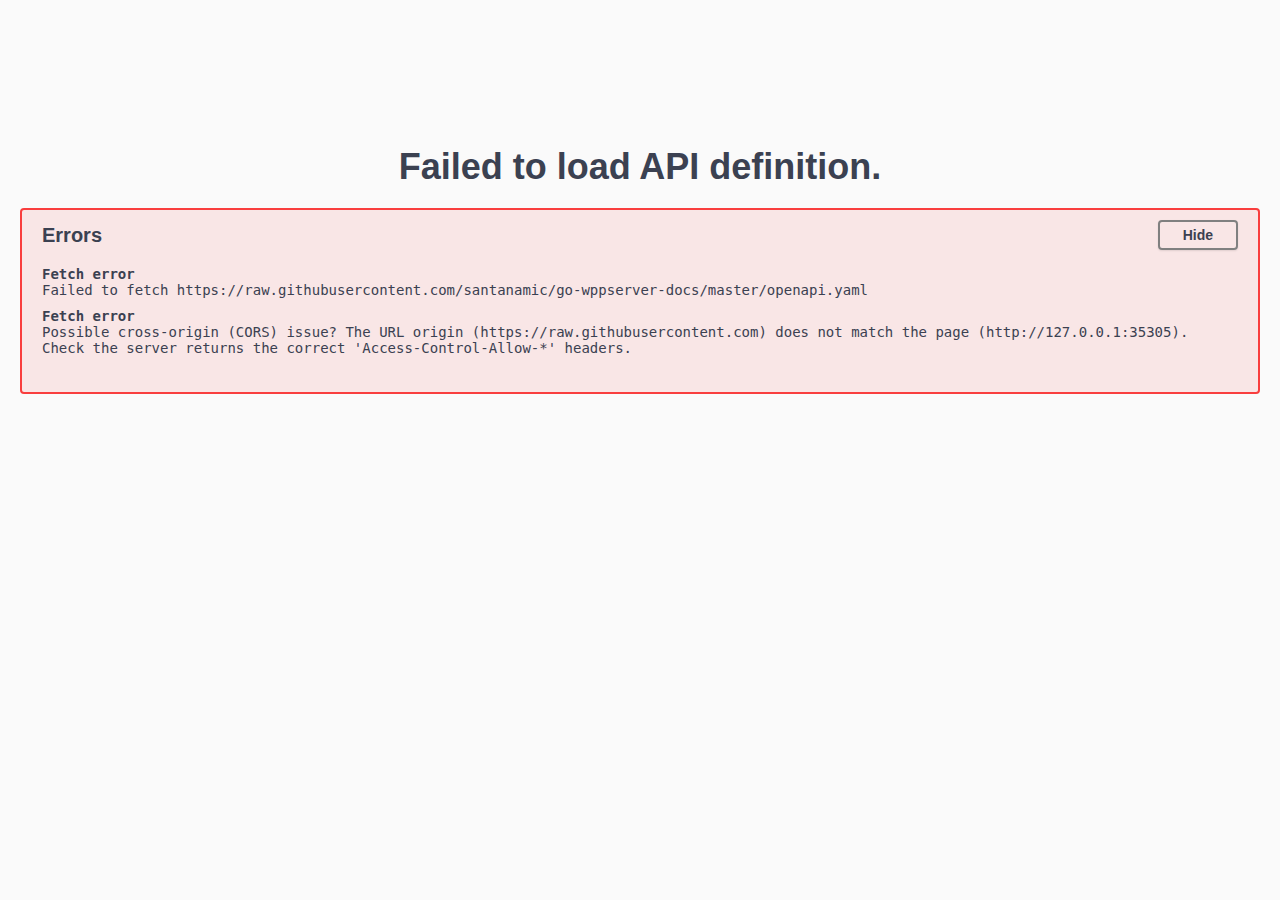
==== docs/api/index.html @ bceed8a9 "first commit" ====
<!-- HTML for static distribution bundle build -->
<!DOCTYPE html>
<html lang="en">
  <head>
    <meta charset="UTF-8">
    <title>Swagger UI</title>
    <link rel="stylesheet" type="text/css" href="./swagger-ui.css" />
    <link rel="stylesheet" type="text/css" href="index.css" />
    <link rel="icon" type="image/png" href="./favicon-32x32.png" sizes="32x32" />
    <link rel="icon" type="image/png" href="./favicon-16x16.png" sizes="16x16" />
  </head>

  <body>
    <div id="swagger-ui"></div>
    <script src="./swagger-ui-bundle.js" charset="UTF-8"> </script>
    <script src="./swagger-ui-standalone-preset.js" charset="UTF-8"> </script>
    <script src="./swagger-initializer.js" charset="UTF-8"> </script>
  </body>
</html>
---- docs/api/swagger-ui.css ----
.swagger-ui{color:#3b4151;font-family:sans-serif/*! normalize.css v7.0.0 | MIT License | github.com/necolas/normalize.css */}.swagger-ui html{-ms-text-size-adjust:100%;-webkit-text-size-adjust:100%;line-height:1.15}.swagger-ui body{margin:0}.swagger-ui article,.swagger-ui aside,.swagger-ui footer,.swagger-ui header,.swagger-ui nav,.swagger-ui section{display:block}.swagger-ui h1{font-size:2em;margin:.67em 0}.swagger-ui figcaption,.swagger-ui figure,.swagger-ui main{display:block}.swagger-ui figure{margin:1em 40px}.swagger-ui hr{box-sizing:content-box;height:0;overflow:visible}.swagger-ui pre{font-family:monospace,monospace;font-size:1em}.swagger-ui a{-webkit-text-decoration-skip:objects;background-color:transparent}.swagger-ui abbr[title]{border-bottom:none;text-decoration:underline;-webkit-text-decoration:underline dotted;text-decoration:underline dotted}.swagger-ui b,.swagger-ui strong{font-weight:inherit;font-weight:bolder}.swagger-ui code,.swagger-ui kbd,.swagger-ui samp{font-family:monospace,monospace;font-size:1em}.swagger-ui dfn{font-style:italic}.swagger-ui mark{background-color:#ff0;color:#000}.swagger-ui small{font-size:80%}.swagger-ui sub,.swagger-ui sup{font-size:75%;line-height:0;position:relative;vertical-align:baseline}.swagger-ui sub{bottom:-.25em}.swagger-ui sup{top:-.5em}.swagger-ui audio,.swagger-ui video{display:inline-block}.swagger-ui audio:not([controls]){display:none;height:0}.swagger-ui img{border-style:none}.swagger-ui svg:not(:root){overflow:hidden}.swagger-ui button,.swagger-ui input,.swagger-ui optgroup,.swagger-ui select,.swagger-ui textarea{font-family:sans-serif;font-size:100%;line-height:1.15;margin:0}.swagger-ui button,.swagger-ui input{overflow:visible}.swagger-ui button,.swagger-ui select{text-transform:none}.swagger-ui [type=reset],.swagger-ui [type=submit],.swagger-ui button,.swagger-ui html [type=button]{-webkit-appearance:button}.swagger-ui [type=button]::-moz-focus-inner,.swagger-ui [type=reset]::-moz-focus-inner,.swagger-ui [type=submit]::-moz-focus-inner,.swagger-ui button::-moz-focus-inner{border-style:none;padding:0}.swagger-ui [type=button]:-moz-focusring,.swagger-ui [type=reset]:-moz-focusring,.swagger-ui [type=submit]:-moz-focusring,.swagger-ui button:-moz-focusring{outline:1px dotted ButtonText}.swagger-ui fieldset{padding:.35em .75em .625em}.swagger-ui legend{box-sizing:border-box;color:inherit;display:table;max-width:100%;padding:0;white-space:normal}.swagger-ui progress{display:inline-block;vertical-align:baseline}.swagger-ui textarea{overflow:auto}.swagger-ui [type=checkbox],.swagger-ui [type=radio]{box-sizing:border-box;padding:0}.swagger-ui [type=number]::-webkit-inner-spin-button,.swagger-ui [type=number]::-webkit-outer-spin-button{height:auto}.swagger-ui [type=search]{-webkit-appearance:textfield;outline-offset:-2px}.swagger-ui [type=search]::-webkit-search-cancel-button,.swagger-ui [type=search]::-webkit-search-decoration{-webkit-appearance:none}.swagger-ui ::-webkit-file-upload-button{-webkit-appearance:button;font:inherit}.swagger-ui details,.swagger-ui menu{display:block}.swagger-ui summary{display:list-item}.swagger-ui canvas{display:inline-block}.swagger-ui [hidden],.swagger-ui template{display:none}.swagger-ui .debug *{outline:1px solid gold}.swagger-ui .debug-white *{outline:1px solid #fff}.swagger-ui .debug-black *{outline:1px solid #000}.swagger-ui .debug-grid{background:transparent url([data-uri]) repeat 0 0}.swagger-ui .debug-grid-16{background:transparent url([data-uri]) repeat 0 0}.swagger-ui .debug-grid-8-solid{background:#fff url([data-uri]) repeat 0 0}.swagger-ui .debug-grid-16-solid{background:#fff url([data-uri]) repeat 0 0}.swagger-ui .border-box,.swagger-ui a,.swagger-ui article,.swagger-ui body,.swagger-ui code,.swagger-ui dd,.swagger-ui div,.swagger-ui dl,.swagger-ui dt,.swagger-ui fieldset,.swagger-ui footer,.swagger-ui form,.swagger-ui h1,.swagger-ui h2,.swagger-ui h3,.swagger-ui h4,.swagger-ui h5,.swagger-ui h6,.swagger-ui header,.swagger-ui html,.swagger-ui input[type=email],.swagger-ui input[type=number],.swagger-ui input[type=password],.swagger-ui input[type=tel],.swagger-ui input[type=text],.swagger-ui input[type=url],.swagger-ui legend,.swagger-ui li,.swagger-ui main,.swagger-ui ol,.swagger-ui p,.swagger-ui pre,.swagger-ui section,.swagger-ui table,.swagger-ui td,.swagger-ui textarea,.swagger-ui th,.swagger-ui tr,.swagger-ui ul{box-sizing:border-box}.swagger-ui .aspect-ratio{height:0;position:relative}.swagger-ui .aspect-ratio--16x9{padding-bottom:56.25%}.swagger-ui .aspect-ratio--9x16{padding-bottom:177.77%}.swagger-ui .aspect-ratio--4x3{padding-bottom:75%}.swagger-ui .aspect-ratio--3x4{padding-bottom:133.33%}.swagger-ui .aspect-ratio--6x4{padding-bottom:66.6%}.swagger-ui .aspect-ratio--4x6{padding-bottom:150%}.swagger-ui .aspect-ratio--8x5{padding-bottom:62.5%}.swagger-ui .aspect-ratio--5x8{padding-bottom:160%}.swagger-ui .aspect-ratio--7x5{padding-bottom:71.42%}.swagger-ui .aspect-ratio--5x7{padding-bottom:140%}.swagger-ui .aspect-ratio--1x1{padding-bottom:100%}.swagger-ui .aspect-ratio--object{bottom:0;height:100%;left:0;position:absolute;right:0;top:0;width:100%;z-index:100}@media screen and (min-width:30em){.swagger-ui .aspect-ratio-ns{height:0;position:relative}.swagger-ui .aspect-ratio--16x9-ns{padding-bottom:56.25%}.swagger-ui .aspect-ratio--9x16-ns{padding-bottom:177.77%}.swagger-ui .aspect-ratio--4x3-ns{padding-bottom:75%}.swagger-ui .aspect-ratio--3x4-ns{padding-bottom:133.33%}.swagger-ui .aspect-ratio--6x4-ns{padding-bottom:66.6%}.swagger-ui .aspect-ratio--4x6-ns{padding-bottom:150%}.swagger-ui .aspect-ratio--8x5-ns{padding-bottom:62.5%}.swagger-ui .aspect-ratio--5x8-ns{padding-bottom:160%}.swagger-ui .aspect-ratio--7x5-ns{padding-bottom:71.42%}.swagger-ui .aspect-ratio--5x7-ns{padding-bottom:140%}.swagger-ui .aspect-ratio--1x1-ns{padding-bottom:100%}.swagger-ui .aspect-ratio--object-ns{bottom:0;height:100%;left:0;position:absolute;right:0;top:0;width:100%;z-index:100}}@media screen and (min-width:30em)and (max-width:60em){.swagger-ui .aspect-ratio-m{height:0;position:relative}.swagger-ui .aspect-ratio--16x9-m{padding-bottom:56.25%}.swagger-ui .aspect-ratio--9x16-m{padding-bottom:177.77%}.swagger-ui .aspect-ratio--4x3-m{padding-bottom:75%}.swagger-ui .aspect-ratio--3x4-m{padding-bottom:133.33%}.swagger-ui .aspect-ratio--6x4-m{padding-bottom:66.6%}.swagger-ui .aspect-ratio--4x6-m{padding-bottom:150%}.swagger-ui .aspect-ratio--8x5-m{padding-bottom:62.5%}.swagger-ui .aspect-ratio--5x8-m{padding-bottom:160%}.swagger-ui .aspect-ratio--7x5-m{padding-bottom:71.42%}.swagger-ui .aspect-ratio--5x7-m{padding-bottom:140%}.swagger-ui .aspect-ratio--1x1-m{padding-bottom:100%}.swagger-ui .aspect-ratio--object-m{bottom:0;height:100%;left:0;position:absolute;right:0;top:0;width:100%;z-index:100}}@media screen and (min-width:60em){.swagger-ui .aspect-ratio-l{height:0;position:relative}.swagger-ui .aspect-ratio--16x9-l{padding-bottom:56.25%}.swagger-ui .aspect-ratio--9x16-l{padding-bottom:177.77%}.swagger-ui .aspect-ratio--4x3-l{padding-bottom:75%}.swagger-ui .aspect-ratio--3x4-l{padding-bottom:133.33%}.swagger-ui .aspect-ratio--6x4-l{padding-bottom:66.6%}.swagger-ui .aspect-ratio--4x6-l{padding-bottom:150%}.swagger-ui .aspect-ratio--8x5-l{padding-bottom:62.5%}.swagger-ui .aspect-ratio--5x8-l{padding-bottom:160%}.swagger-ui .aspect-ratio--7x5-l{padding-bottom:71.42%}.swagger-ui .aspect-ratio--5x7-l{padding-bottom:140%}.swagger-ui .aspect-ratio--1x1-l{padding-bottom:100%}.swagger-ui .aspect-ratio--object-l{bottom:0;height:100%;left:0;position:absolute;right:0;top:0;width:100%;z-index:100}}.swagger-ui img{max-width:100%}.swagger-ui .cover{background-size:cover!important}.swagger-ui .contain{background-size:contain!important}@media screen and (min-width:30em){.swagger-ui .cover-ns{background-size:cover!important}.swagger-ui .contain-ns{background-size:contain!important}}@media screen and (min-width:30em)and (max-width:60em){.swagger-ui .cover-m{background-size:cover!important}.swagger-ui .contain-m{background-size:contain!important}}@media screen and (min-width:60em){.swagger-ui .cover-l{background-size:cover!important}.swagger-ui .contain-l{background-size:contain!important}}.swagger-ui .bg-center{background-position:50%;background-repeat:no-repeat}.swagger-ui .bg-top{background-position:top;background-repeat:no-repeat}.swagger-ui .bg-right{background-position:100%;background-repeat:no-repeat}.swagger-ui .bg-bottom{background-position:bottom;background-repeat:no-repeat}.swagger-ui .bg-left{background-position:0;background-repeat:no-repeat}@media screen and (min-width:30em){.swagger-ui .bg-center-ns{background-position:50%;background-repeat:no-repeat}.swagger-ui .bg-top-ns{background-position:top;background-repeat:no-repeat}.swagger-ui .bg-right-ns{background-position:100%;background-repeat:no-repeat}.swagger-ui .bg-bottom-ns{background-position:bottom;background-repeat:no-repeat}.swagger-ui .bg-left-ns{background-position:0;background-repeat:no-repeat}}@media screen and (min-width:30em)and (max-width:60em){.swagger-ui .bg-center-m{background-position:50%;background-repeat:no-repeat}.swagger-ui .bg-top-m{background-position:top;background-repeat:no-repeat}.swagger-ui .bg-right-m{background-position:100%;background-repeat:no-repeat}.swagger-ui .bg-bottom-m{background-position:bottom;background-repeat:no-repeat}.swagger-ui .bg-left-m{background-position:0;background-repeat:no-repeat}}@media screen and (min-width:60em){.swagger-ui .bg-center-l{background-position:50%;background-repeat:no-repeat}.swagger-ui .bg-top-l{background-position:top;background-repeat:no-repeat}.swagger-ui .bg-right-l{background-position:100%;background-repeat:no-repeat}.swagger-ui .bg-bottom-l{background-position:bottom;background-repeat:no-repeat}.swagger-ui .bg-left-l{background-position:0;background-repeat:no-repeat}}.swagger-ui .outline{outline:1px solid}.swagger-ui .outline-transparent{outline:1px solid transparent}.swagger-ui .outline-0{outline:0}@media screen and (min-width:30em){.swagger-ui .outline-ns{outline:1px solid}.swagger-ui .outline-transparent-ns{outline:1px solid transparent}.swagger-ui .outline-0-ns{outline:0}}@media screen and (min-width:30em)and (max-width:60em){.swagger-ui .outline-m{outline:1px solid}.swagger-ui .outline-transparent-m{outline:1px solid transparent}.swagger-ui .outline-0-m{outline:0}}@media screen and (min-width:60em){.swagger-ui .outline-l{outline:1px solid}.swagger-ui .outline-transparent-l{outline:1px solid transparent}.swagger-ui .outline-0-l{outline:0}}.swagger-ui .ba{border-style:solid;border-width:1px}.swagger-ui .bt{border-top-style:solid;border-top-width:1px}.swagger-ui .br{border-right-style:solid;border-right-width:1px}.swagger-ui .bb{border-bottom-style:solid;border-bottom-width:1px}.swagger-ui .bl{border-left-style:solid;border-left-width:1px}.swagger-ui .bn{border-style:none;border-width:0}@media screen and (min-width:30em){.swagger-ui .ba-ns{border-style:solid;border-width:1px}.swagger-ui .bt-ns{border-top-style:solid;border-top-width:1px}.swagger-ui .br-ns{border-right-style:solid;border-right-width:1px}.swagger-ui .bb-ns{border-bottom-style:solid;border-bottom-width:1px}.swagger-ui .bl-ns{border-left-style:solid;border-left-width:1px}.swagger-ui .bn-ns{border-style:none;border-width:0}}@media screen and (min-width:30em)and (max-width:60em){.swagger-ui .ba-m{border-style:solid;border-width:1px}.swagger-ui .bt-m{border-top-style:solid;border-top-width:1px}.swagger-ui .br-m{border-right-style:solid;border-right-width:1px}.swagger-ui .bb-m{border-bottom-style:solid;border-bottom-width:1px}.swagger-ui .bl-m{border-left-style:solid;border-left-width:1px}.swagger-ui .bn-m{border-style:none;border-width:0}}@media screen and (min-width:60em){.swagger-ui .ba-l{border-style:solid;border-width:1px}.swagger-ui .bt-l{border-top-style:solid;border-top-width:1px}.swagger-ui .br-l{border-right-style:solid;border-right-width:1px}.swagger-ui .bb-l{border-bottom-style:solid;border-bottom-width:1px}.swagger-ui .bl-l{border-left-style:solid;border-left-width:1px}.swagger-ui .bn-l{border-style:none;border-width:0}}.swagger-ui .b--black{border-color:#000}.swagger-ui .b--near-black{border-color:#111}.swagger-ui .b--dark-gray{border-color:#333}.swagger-ui .b--mid-gray{border-color:#555}.swagger-ui .b--gray{border-color:#777}.swagger-ui .b--silver{border-color:#999}.swagger-ui .b--light-silver{border-color:#aaa}.swagger-ui .b--moon-gray{border-color:#ccc}.swagger-ui .b--light-gray{border-color:#eee}.swagger-ui .b--near-white{border-color:#f4f4f4}.swagger-ui .b--white{border-color:#fff}.swagger-ui .b--white-90{border-color:hsla(0,0%,100%,.9)}.swagger-ui .b--white-80{border-color:hsla(0,0%,100%,.8)}.swagger-ui .b--white-70{border-color:hsla(0,0%,100%,.7)}.swagger-ui .b--white-60{border-color:hsla(0,0%,100%,.6)}.swagger-ui .b--white-50{border-color:hsla(0,0%,100%,.5)}.swagger-ui .b--white-40{border-color:hsla(0,0%,100%,.4)}.swagger-ui .b--white-30{border-color:hsla(0,0%,100%,.3)}.swagger-ui .b--white-20{border-color:hsla(0,0%,100%,.2)}.swagger-ui .b--white-10{border-color:hsla(0,0%,100%,.1)}.swagger-ui .b--white-05{border-color:hsla(0,0%,100%,.05)}.swagger-ui .b--white-025{border-color:hsla(0,0%,100%,.025)}.swagger-ui .b--white-0125{border-color:hsla(0,0%,100%,.013)}.swagger-ui .b--black-90{border-color:rgba(0,0,0,.9)}.swagger-ui .b--black-80{border-color:rgba(0,0,0,.8)}.swagger-ui .b--black-70{border-color:rgba(0,0,0,.7)}.swagger-ui .b--black-60{border-color:rgba(0,0,0,.6)}.swagger-ui .b--black-50{border-color:rgba(0,0,0,.5)}.swagger-ui .b--black-40{border-color:rgba(0,0,0,.4)}.swagger-ui .b--black-30{border-color:rgba(0,0,0,.3)}.swagger-ui .b--black-20{border-color:rgba(0,0,0,.2)}.swagger-ui .b--black-10{border-color:rgba(0,0,0,.1)}.swagger-ui .b--black-05{border-color:rgba(0,0,0,.05)}.swagger-ui .b--black-025{border-color:rgba(0,0,0,.025)}.swagger-ui .b--black-0125{border-color:rgba(0,0,0,.013)}.swagger-ui .b--dark-red{border-color:#e7040f}.swagger-ui .b--red{border-color:#ff4136}.swagger-ui .b--light-red{border-color:#ff725c}.swagger-ui .b--orange{border-color:#ff6300}.swagger-ui .b--gold{border-color:#ffb700}.swagger-ui .b--yellow{border-color:gold}.swagger-ui .b--light-yellow{border-color:#fbf1a9}.swagger-ui .b--purple{border-color:#5e2ca5}.swagger-ui .b--light-purple{border-color:#a463f2}.swagger-ui .b--dark-pink{border-color:#d5008f}.swagger-ui .b--hot-pink{border-color:#ff41b4}.swagger-ui .b--pink{border-color:#ff80cc}.swagger-ui .b--light-pink{border-color:#ffa3d7}.swagger-ui .b--dark-green{border-color:#137752}.swagger-ui .b--green{border-color:#19a974}.swagger-ui .b--light-green{border-color:#9eebcf}.swagger-ui .b--navy{border-color:#001b44}.swagger-ui .b--dark-blue{border-color:#00449e}.swagger-ui .b--blue{border-color:#357edd}.swagger-ui .b--light-blue{border-color:#96ccff}.swagger-ui .b--lightest-blue{border-color:#cdecff}.swagger-ui .b--washed-blue{border-color:#f6fffe}.swagger-ui .b--washed-green{border-color:#e8fdf5}.swagger-ui .b--washed-yellow{border-color:#fffceb}.swagger-ui .b--washed-red{border-color:#ffdfdf}.swagger-ui .b--transparent{border-color:transparent}.swagger-ui .b--inherit{border-color:inherit}.swagger-ui .br0{border-radius:0}.swagger-ui .br1{border-radius:.125rem}.swagger-ui .br2{border-radius:.25rem}.swagger-ui .br3{border-radius:.5rem}.swagger-ui .br4{border-radius:1rem}.swagger-ui .br-100{border-radius:100%}.swagger-ui .br-pill{border-radius:9999px}.swagger-ui .br--bottom{border-top-left-radius:0;border-top-right-radius:0}.swagger-ui .br--top{border-bottom-left-radius:0;border-bottom-right-radius:0}.swagger-ui .br--right{border-bottom-left-radius:0;border-top-left-radius:0}.swagger-ui .br--left{border-bottom-right-radius:0;border-top-right-radius:0}@media screen and (min-width:30em){.swagger-ui .br0-ns{border-radius:0}.swagger-ui .br1-ns{border-radius:.125rem}.swagger-ui .br2-ns{border-radius:.25rem}.swagger-ui .br3-ns{border-radius:.5rem}.swagger-ui .br4-ns{border-radius:1rem}.swagger-ui .br-100-ns{border-radius:100%}.swagger-ui .br-pill-ns{border-radius:9999px}.swagger-ui .br--bottom-ns{border-top-left-radius:0;border-top-right-radius:0}.swagger-ui .br--top-ns{border-bottom-left-radius:0;border-bottom-right-radius:0}.swagger-ui .br--right-ns{border-bottom-left-radius:0;border-top-left-radius:0}.swagger-ui .br--left-ns{border-bottom-right-radius:0;border-top-right-radius:0}}@media screen and (min-width:30em)and (max-width:60em){.swagger-ui .br0-m{border-radius:0}.swagger-ui .br1-m{border-radius:.125rem}.swagger-ui .br2-m{border-radius:.25rem}.swagger-ui .br3-m{border-radius:.5rem}.swagger-ui .br4-m{border-radius:1rem}.swagger-ui .br-100-m{border-radius:100%}.swagger-ui .br-pill-m{border-radius:9999px}.swagger-ui .br--bottom-m{border-top-left-radius:0;border-top-right-radius:0}.swagger-ui .br--top-m{border-bottom-left-radius:0;border-bottom-right-radius:0}.swagger-ui .br--right-m{border-bottom-left-radius:0;border-top-left-radius:0}.swagger-ui .br--left-m{border-bottom-right-radius:0;border-top-right-radius:0}}@media screen and (min-width:60em){.swagger-ui .br0-l{border-radius:0}.swagger-ui .br1-l{border-radius:.125rem}.swagger-ui .br2-l{border-radius:.25rem}.swagger-ui .br3-l{border-radius:.5rem}.swagger-ui .br4-l{border-radius:1rem}.swagger-ui .br-100-l{border-radius:100%}.swagger-ui .br-pill-l{border-radius:9999px}.swagger-ui .br--bottom-l{border-top-left-radius:0;border-top-right-radius:0}.swagger-ui .br--top-l{border-bottom-left-radius:0;border-bottom-right-radius:0}.swagger-ui .br--right-l{border-bottom-left-radius:0;border-top-left-radius:0}.swagger-ui .br--left-l{border-bottom-right-radius:0;border-top-right-radius:0}}.swagger-ui .b--dotted{border-style:dotted}.swagger-ui .b--dashed{border-style:dashed}.swagger-ui .b--solid{border-style:solid}.swagger-ui .b--none{border-style:none}@media screen and (min-width:30em){.swagger-ui .b--dotted-ns{border-style:dotted}.swagger-ui .b--dashed-ns{border-style:dashed}.swagger-ui .b--solid-ns{border-style:solid}.swagger-ui .b--none-ns{border-style:none}}@media screen and (min-width:30em)and (max-width:60em){.swagger-ui .b--dotted-m{border-style:dotted}.swagger-ui .b--dashed-m{border-style:dashed}.swagger-ui .b--solid-m{border-style:solid}.swagger-ui .b--none-m{border-style:none}}@media screen and (min-width:60em){.swagger-ui .b--dotted-l{border-style:dotted}.swagger-ui .b--dashed-l{border-style:dashed}.swagger-ui .b--solid-l{border-style:solid}.swagger-ui .b--none-l{border-style:none}}.swagger-ui .bw0{border-width:0}.swagger-ui .bw1{border-width:.125rem}.swagger-ui .bw2{border-width:.25rem}.swagger-ui .bw3{border-width:.5rem}.swagger-ui .bw4{border-width:1rem}.swagger-ui .bw5{border-width:2rem}.swagger-ui .bt-0{border-top-width:0}.swagger-ui .br-0{border-right-width:0}.swagger-ui .bb-0{border-bottom-width:0}.swagger-ui .bl-0{border-left-width:0}@media screen and (min-width:30em){.swagger-ui .bw0-ns{border-width:0}.swagger-ui .bw1-ns{border-width:.125rem}.swagger-ui .bw2-ns{border-width:.25rem}.swagger-ui .bw3-ns{border-width:.5rem}.swagger-ui .bw4-ns{border-width:1rem}.swagger-ui .bw5-ns{border-width:2rem}.swagger-ui .bt-0-ns{border-top-width:0}.swagger-ui .br-0-ns{border-right-width:0}.swagger-ui .bb-0-ns{border-bottom-width:0}.swagger-ui .bl-0-ns{border-left-width:0}}@media screen and (min-width:30em)and (max-width:60em){.swagger-ui .bw0-m{border-width:0}.swagger-ui .bw1-m{border-width:.125rem}.swagger-ui .bw2-m{border-width:.25rem}.swagger-ui .bw3-m{border-width:.5rem}.swagger-ui .bw4-m{border-width:1rem}.swagger-ui .bw5-m{border-width:2rem}.swagger-ui .bt-0-m{border-top-width:0}.swagger-ui .br-0-m{border-right-width:0}.swagger-ui .bb-0-m{border-bottom-width:0}.swagger-ui .bl-0-m{border-left-width:0}}@media screen and (min-width:60em){.swagger-ui .bw0-l{border-width:0}.swagger-ui .bw1-l{border-width:.125rem}.swagger-ui .bw2-l{border-width:.25rem}.swagger-ui .bw3-l{border-width:.5rem}.swagger-ui .bw4-l{border-width:1rem}.swagger-ui .bw5-l{border-width:2rem}.swagger-ui .bt-0-l{border-top-width:0}.swagger-ui .br-0-l{border-right-width:0}.swagger-ui .bb-0-l{border-bottom-width:0}.swagger-ui .bl-0-l{border-left-width:0}}.swagger-ui .shadow-1{box-shadow:0 0 4px 2px rgba(0,0,0,.2)}.swagger-ui .shadow-2{box-shadow:0 0 8px 2px rgba(0,0,0,.2)}.swagger-ui .shadow-3{box-shadow:2px 2px 4px 2px rgba(0,0,0,.2)}.swagger-ui .shadow-4{box-shadow:2px 2px 8px 0 rgba(0,0,0,.2)}.swagger-ui .shadow-5{box-shadow:4px 4px 8px 0 rgba(0,0,0,.2)}@media screen and (min-width:30em){.swagger-ui .shadow-1-ns{box-shadow:0 0 4px 2px rgba(0,0,0,.2)}.swagger-ui .shadow-2-ns{box-shadow:0 0 8px 2px rgba(0,0,0,.2)}.swagger-ui .shadow-3-ns{box-shadow:2px 2px 4px 2px rgba(0,0,0,.2)}.swagger-ui .shadow-4-ns{box-shadow:2px 2px 8px 0 rgba(0,0,0,.2)}.swagger-ui .shadow-5-ns{box-shadow:4px 4px 8px 0 rgba(0,0,0,.2)}}@media screen and (min-width:30em)and (max-width:60em){.swagger-ui .shadow-1-m{box-shadow:0 0 4px 2px rgba(0,0,0,.2)}.swagger-ui .shadow-2-m{box-shadow:0 0 8px 2px rgba(0,0,0,.2)}.swagger-ui .shadow-3-m{box-shadow:2px 2px 4px 2px rgba(0,0,0,.2)}.swagger-ui .shadow-4-m{box-shadow:2px 2px 8px 0 rgba(0,0,0,.2)}.swagger-ui .shadow-5-m{box-shadow:4px 4px 8px 0 rgba(0,0,0,.2)}}@media screen and (min-width:60em){.swagger-ui .shadow-1-l{box-shadow:0 0 4px 2px rgba(0,0,0,.2)}.swagger-ui .shadow-2-l{box-shadow:0 0 8px 2px rgba(0,0,0,.2)}.swagger-ui .shadow-3-l{box-shadow:2px 2px 4px 2px rgba(0,0,0,.2)}.swagger-ui .shadow-4-l{box-shadow:2px 2px 8px 0 rgba(0,0,0,.2)}.swagger-ui .shadow-5-l{box-shadow:4px 4px 8px 0 rgba(0,0,0,.2)}}.swagger-ui .pre{overflow-x:auto;overflow-y:hidden;overflow:scroll}.swagger-ui .top-0{top:0}.swagger-ui .right-0{right:0}.swagger-ui .bottom-0{bottom:0}.swagger-ui .left-0{left:0}.swagger-ui .top-1{top:1rem}.swagger-ui .right-1{right:1rem}.swagger-ui .bottom-1{bottom:1rem}.swagger-ui .left-1{left:1rem}.swagger-ui .top-2{top:2rem}.swagger-ui .right-2{right:2rem}.swagger-ui .bottom-2{bottom:2rem}.swagger-ui .left-2{left:2rem}.swagger-ui .top--1{top:-1rem}.swagger-ui .right--1{right:-1rem}.swagger-ui .bottom--1{bottom:-1rem}.swagger-ui .left--1{left:-1rem}.swagger-ui .top--2{top:-2rem}.swagger-ui .right--2{right:-2rem}.swagger-ui .bottom--2{bottom:-2rem}.swagger-ui .left--2{left:-2rem}.swagger-ui .absolute--fill{bottom:0;left:0;right:0;top:0}@media screen and (min-width:30em){.swagger-ui .top-0-ns{top:0}.swagger-ui .left-0-ns{left:0}.swagger-ui .right-0-ns{right:0}.swagger-ui .bottom-0-ns{bottom:0}.swagger-ui .top-1-ns{top:1rem}.swagger-ui .left-1-ns{left:1rem}.swagger-ui .right-1-ns{right:1rem}.swagger-ui .bottom-1-ns{bottom:1rem}.swagger-ui .top-2-ns{top:2rem}.swagger-ui .left-2-ns{left:2rem}.swagger-ui .right-2-ns{right:2rem}.swagger-ui .bottom-2-ns{bottom:2rem}.swagger-ui .top--1-ns{top:-1rem}.swagger-ui .right--1-ns{right:-1rem}.swagger-ui .bottom--1-ns{bottom:-1rem}.swagger-ui .left--1-ns{left:-1rem}.swagger-ui .top--2-ns{top:-2rem}.swagger-ui .right--2-ns{right:-2rem}.swagger-ui .bottom--2-ns{bottom:-2rem}.swagger-ui .left--2-ns{left:-2rem}.swagger-ui .absolute--fill-ns{bottom:0;left:0;right:0;top:0}}@media screen and (min-width:30em)and (max-width:60em){.swagger-ui .top-0-m{top:0}.swagger-ui .left-0-m{left:0}.swagger-ui .right-0-m{right:0}.swagger-ui .bottom-0-m{bottom:0}.swagger-ui .top-1-m{top:1rem}.swagger-ui .left-1-m{left:1rem}.swagger-ui .right-1-m{right:1rem}.swagger-ui .bottom-1-m{bottom:1rem}.swagger-ui .top-2-m{top:2rem}.swagger-ui .left-2-m{left:2rem}.swagger-ui .right-2-m{right:2rem}.swagger-ui .bottom-2-m{bottom:2rem}.swagger-ui .top--1-m{top:-1rem}.swagger-ui .right--1-m{right:-1rem}.swagger-ui .bottom--1-m{bottom:-1rem}.swagger-ui .left--1-m{left:-1rem}.swagger-ui .top--2-m{top:-2rem}.swagger-ui .right--2-m{right:-2rem}.swagger-ui .bottom--2-m{bottom:-2rem}.swagger-ui .left--2-m{left:-2rem}.swagger-ui .absolute--fill-m{bottom:0;left:0;right:0;top:0}}@media screen and (min-width:60em){.swagger-ui .top-0-l{top:0}.swagger-ui .left-0-l{left:0}.swagger-ui .right-0-l{right:0}.swagger-ui .bottom-0-l{bottom:0}.swagger-ui .top-1-l{top:1rem}.swagger-ui .left-1-l{left:1rem}.swagger-ui .right-1-l{right:1rem}.swagger-ui .bottom-1-l{bottom:1rem}.swagger-ui .top-2-l{top:2rem}.swagger-ui .left-2-l{left:2rem}.swagger-ui .right-2-l{right:2rem}.swagger-ui .bottom-2-l{bottom:2rem}.swagger-ui .top--1-l{top:-1rem}.swagger-ui .right--1-l{right:-1rem}.swagger-ui .bottom--1-l{bottom:-1rem}.swagger-ui .left--1-l{left:-1rem}.swagger-ui .top--2-l{top:-2rem}.swagger-ui .right--2-l{right:-2rem}.swagger-ui .bottom--2-l{bottom:-2rem}.swagger-ui .left--2-l{left:-2rem}.swagger-ui .absolute--fill-l{bottom:0;left:0;right:0;top:0}}.swagger-ui .cf:after,.swagger-ui .cf:before{content:" ";display:table}.swagger-ui .cf:after{clear:both}.swagger-ui .cf{zoom:1}.swagger-ui .cl{clear:left}.swagger-ui .cr{clear:right}.swagger-ui .cb{clear:both}.swagger-ui .cn{clear:none}@media screen and (min-width:30em){.swagger-ui .cl-ns{clear:left}.swagger-ui .cr-ns{clear:right}.swagger-ui .cb-ns{clear:both}.swagger-ui .cn-ns{clear:none}}@media screen and (min-width:30em)and (max-width:60em){.swagger-ui .cl-m{clear:left}.swagger-ui .cr-m{clear:right}.swagger-ui .cb-m{clear:both}.swagger-ui .cn-m{clear:none}}@media screen and (min-width:60em){.swagger-ui .cl-l{clear:left}.swagger-ui .cr-l{clear:right}.swagger-ui .cb-l{clear:both}.swagger-ui .cn-l{clear:none}}.swagger-ui .flex{display:flex}.swagger-ui .inline-flex{display:inline-flex}.swagger-ui .flex-auto{flex:1 1 auto;min-height:0;min-width:0}.swagger-ui .flex-none{flex:none}.swagger-ui .flex-column{flex-direction:column}.swagger-ui .flex-row{flex-direction:row}.swagger-ui .flex-wrap{flex-wrap:wrap}.swagger-ui .flex-nowrap{flex-wrap:nowrap}.swagger-ui .flex-wrap-reverse{flex-wrap:wrap-reverse}.swagger-ui .flex-column-reverse{flex-direction:column-reverse}.swagger-ui .flex-row-reverse{flex-direction:row-reverse}.swagger-ui .items-start{align-items:flex-start}.swagger-ui .items-end{align-items:flex-end}.swagger-ui .items-center{align-items:center}.swagger-ui .items-baseline{align-items:baseline}.swagger-ui .items-stretch{align-items:stretch}.swagger-ui .self-start{align-self:flex-start}.swagger-ui .self-end{align-self:flex-end}.swagger-ui .self-center{align-self:center}.swagger-ui .self-baseline{align-self:baseline}.swagger-ui .self-stretch{align-self:stretch}.swagger-ui .justify-start{justify-content:flex-start}.swagger-ui .justify-end{justify-content:flex-end}.swagger-ui .justify-center{justify-content:center}.swagger-ui .justify-between{justify-content:space-between}.swagger-ui .justify-around{justify-content:space-around}.swagger-ui .content-start{align-content:flex-start}.swagger-ui .content-end{align-content:flex-end}.swagger-ui .content-center{align-content:center}.swagger-ui .content-between{align-content:space-between}.swagger-ui .content-around{align-content:space-around}.swagger-ui .content-stretch{align-content:stretch}.swagger-ui .order-0{order:0}.swagger-ui .order-1{order:1}.swagger-ui .order-2{order:2}.swagger-ui .order-3{order:3}.swagger-ui .order-4{order:4}.swagger-ui .order-5{order:5}.swagger-ui .order-6{order:6}.swagger-ui .order-7{order:7}.swagger-ui .order-8{order:8}.swagger-ui .order-last{order:99999}.swagger-ui .flex-grow-0{flex-grow:0}.swagger-ui .flex-grow-1{flex-grow:1}.swagger-ui .flex-shrink-0{flex-shrink:0}.swagger-ui .flex-shrink-1{flex-shrink:1}@media screen and (min-width:30em){.swagger-ui .flex-ns{display:flex}.swagger-ui .inline-flex-ns{display:inline-flex}.swagger-ui .flex-auto-ns{flex:1 1 auto;min-height:0;min-width:0}.swagger-ui .flex-none-ns{flex:none}.swagger-ui .flex-column-ns{flex-direction:column}.swagger-ui .flex-row-ns{flex-direction:row}.swagger-ui .flex-wrap-ns{flex-wrap:wrap}.swagger-ui .flex-nowrap-ns{flex-wrap:nowrap}.swagger-ui .flex-wrap-reverse-ns{flex-wrap:wrap-reverse}.swagger-ui .flex-column-reverse-ns{flex-direction:column-reverse}.swagger-ui .flex-row-reverse-ns{flex-direction:row-reverse}.swagger-ui .items-start-ns{align-items:flex-start}.swagger-ui .items-end-ns{align-items:flex-end}.swagger-ui .items-center-ns{align-items:center}.swagger-ui .items-baseline-ns{align-items:baseline}.swagger-ui .items-stretch-ns{align-items:stretch}.swagger-ui .self-start-ns{align-self:flex-start}.swagger-ui .self-end-ns{align-self:flex-end}.swagger-ui .self-center-ns{align-self:center}.swagger-ui .self-baseline-ns{align-self:baseline}.swagger-ui .self-stretch-ns{align-self:stretch}.swagger-ui .justify-start-ns{justify-content:flex-start}.swagger-ui .justify-end-ns{justify-content:flex-end}.swagger-ui .justify-center-ns{justify-content:center}.swagger-ui .justify-between-ns{justify-content:space-between}.swagger-ui .justify-around-ns{justify-content:space-around}.swagger-ui .content-start-ns{align-content:flex-start}.swagger-ui .content-end-ns{align-content:flex-end}.swagger-ui .content-center-ns{align-content:center}.swagger-ui .content-between-ns{align-content:space-between}.swagger-ui .content-around-ns{align-content:space-around}.swagger-ui .content-stretch-ns{align-content:stretch}.swagger-ui .order-0-ns{order:0}.swagger-ui .order-1-ns{order:1}.swagger-ui .order-2-ns{order:2}.swagger-ui .order-3-ns{order:3}.swagger-ui .order-4-ns{order:4}.swagger-ui .order-5-ns{order:5}.swagger-ui .order-6-ns{order:6}.swagger-ui .order-7-ns{order:7}.swagger-ui .order-8-ns{order:8}.swagger-ui .order-last-ns{order:99999}.swagger-ui .flex-grow-0-ns{flex-grow:0}.swagger-ui .flex-grow-1-ns{flex-grow:1}.swagger-ui .flex-shrink-0-ns{flex-shrink:0}.swagger-ui .flex-shrink-1-ns{flex-shrink:1}}@media screen and (min-width:30em)and (max-width:60em){.swagger-ui .flex-m{display:flex}.swagger-ui .inline-flex-m{display:inline-flex}.swagger-ui .flex-auto-m{flex:1 1 auto;min-height:0;min-width:0}.swagger-ui .flex-none-m{flex:none}.swagger-ui .flex-column-m{flex-direction:column}.swagger-ui .flex-row-m{flex-direction:row}.swagger-ui .flex-wrap-m{flex-wrap:wrap}.swagger-ui .flex-nowrap-m{flex-wrap:nowrap}.swagger-ui .flex-wrap-reverse-m{flex-wrap:wrap-reverse}.swagger-ui .flex-column-reverse-m{flex-direction:column-reverse}.swagger-ui .flex-row-reverse-m{flex-direction:row-reverse}.swagger-ui .items-start-m{align-items:flex-start}.swagger-ui .items-end-m{align-items:flex-end}.swagger-ui .items-center-m{align-items:center}.swagger-ui .items-baseline-m{align-items:baseline}.swagger-ui .items-stretch-m{align-items:stretch}.swagger-ui .self-start-m{align-self:flex-start}.swagger-ui .self-end-m{align-self:flex-end}.swagger-ui .self-center-m{align-self:center}.swagger-ui .self-baseline-m{align-self:baseline}.swagger-ui .self-stretch-m{align-self:stretch}.swagger-ui .justify-start-m{justify-content:flex-start}.swagger-ui .justify-end-m{justify-content:flex-end}.swagger-ui .justify-center-m{justify-content:center}.swagger-ui .justify-between-m{justify-content:space-between}.swagger-ui .justify-around-m{justify-content:space-around}.swagger-ui .content-start-m{align-content:flex-start}.swagger-ui .content-end-m{align-content:flex-end}.swagger-ui .content-center-m{align-content:center}.swagger-ui .content-between-m{align-content:space-between}.swagger-ui .content-around-m{align-content:space-around}.swagger-ui .content-stretch-m{align-content:stretch}.swagger-ui .order-0-m{order:0}.swagger-ui .order-1-m{order:1}.swagger-ui .order-2-m{order:2}.swagger-ui .order-3-m{order:3}.swagger-ui .order-4-m{order:4}.swagger-ui .order-5-m{order:5}.swagger-ui .order-6-m{order:6}.swagger-ui .order-7-m{order:7}.swagger-ui .order-8-m{order:8}.swagger-ui .order-last-m{order:99999}.swagger-ui .flex-grow-0-m{flex-grow:0}.swagger-ui .flex-grow-1-m{flex-grow:1}.swagger-ui .flex-shrink-0-m{flex-shrink:0}.swagger-ui .flex-shrink-1-m{flex-shrink:1}}@media screen and (min-width:60em){.swagger-ui .flex-l{display:flex}.swagger-ui .inline-flex-l{display:inline-flex}.swagger-ui .flex-auto-l{flex:1 1 auto;min-height:0;min-width:0}.swagger-ui .flex-none-l{flex:none}.swagger-ui .flex-column-l{flex-direction:column}.swagger-ui .flex-row-l{flex-direction:row}.swagger-ui .flex-wrap-l{flex-wrap:wrap}.swagger-ui .flex-nowrap-l{flex-wrap:nowrap}.swagger-ui .flex-wrap-reverse-l{flex-wrap:wrap-reverse}.swagger-ui .flex-column-reverse-l{flex-direction:column-reverse}.swagger-ui .flex-row-reverse-l{flex-direction:row-reverse}.swagger-ui .items-start-l{align-items:flex-start}.swagger-ui .items-end-l{align-items:flex-end}.swagger-ui .items-center-l{align-items:center}.swagger-ui .items-baseline-l{align-items:baseline}.swagger-ui .items-stretch-l{align-items:stretch}.swagger-ui .self-start-l{align-self:flex-start}.swagger-ui .self-end-l{align-self:flex-end}.swagger-ui .self-center-l{align-self:center}.swagger-ui .self-baseline-l{align-self:baseline}.swagger-ui .self-stretch-l{align-self:stretch}.swagger-ui .justify-start-l{justify-content:flex-start}.swagger-ui .justify-end-l{justify-content:flex-end}.swagger-ui .justify-center-l{justify-content:center}.swagger-ui .justify-between-l{justify-content:space-between}.swagger-ui .justify-around-l{justify-content:space-around}.swagger-ui .content-start-l{align-content:flex-start}.swagger-ui .content-end-l{align-content:flex-end}.swagger-ui .content-center-l{align-content:center}.swagger-ui .content-between-l{align-content:space-between}.swagger-ui .content-around-l{align-content:space-around}.swagger-ui .content-stretch-l{align-content:stretch}.swagger-ui .order-0-l{order:0}.swagger-ui .order-1-l{order:1}.swagger-ui .order-2-l{order:2}.swagger-ui .order-3-l{order:3}.swagger-ui .order-4-l{order:4}.swagger-ui .order-5-l{order:5}.swagger-ui .order-6-l{order:6}.swagger-ui .order-7-l{order:7}.swagger-ui .order-8-l{order:8}.swagger-ui .order-last-l{order:99999}.swagger-ui .flex-grow-0-l{flex-grow:0}.swagger-ui .flex-grow-1-l{flex-grow:1}.swagger-ui .flex-shrink-0-l{flex-shrink:0}.swagger-ui .flex-shrink-1-l{flex-shrink:1}}.swagger-ui .dn{display:none}.swagger-ui .di{display:inline}.swagger-ui .db{display:block}.swagger-ui .dib{display:inline-block}.swagger-ui .dit{display:inline-table}.swagger-ui .dt{display:table}.swagger-ui .dtc{display:table-cell}.swagger-ui .dt-row{display:table-row}.swagger-ui .dt-row-group{display:table-row-group}.swagger-ui .dt-column{display:table-column}.swagger-ui .dt-column-group{display:table-column-group}.swagger-ui .dt--fixed{table-layout:fixed;width:100%}@media screen and (min-width:30em){.swagger-ui .dn-ns{display:none}.swagger-ui .di-ns{display:inline}.swagger-ui .db-ns{display:block}.swagger-ui .dib-ns{display:inline-block}.swagger-ui .dit-ns{display:inline-table}.swagger-ui .dt-ns{display:table}.swagger-ui .dtc-ns{display:table-cell}.swagger-ui .dt-row-ns{display:table-row}.swagger-ui .dt-row-group-ns{display:table-row-group}.swagger-ui .dt-column-ns{display:table-column}.swagger-ui .dt-column-group-ns{display:table-column-group}.swagger-ui .dt--fixed-ns{table-layout:fixed;width:100%}}@media screen and (min-width:30em)and (max-width:60em){.swagger-ui .dn-m{display:none}.swagger-ui .di-m{display:inline}.swagger-ui .db-m{display:block}.swagger-ui .dib-m{display:inline-block}.swagger-ui .dit-m{display:inline-table}.swagger-ui .dt-m{display:table}.swagger-ui .dtc-m{display:table-cell}.swagger-ui .dt-row-m{display:table-row}.swagger-ui .dt-row-group-m{display:table-row-group}.swagger-ui .dt-column-m{display:table-column}.swagger-ui .dt-column-group-m{display:table-column-group}.swagger-ui .dt--fixed-m{table-layout:fixed;width:100%}}@media screen and (min-width:60em){.swagger-ui .dn-l{display:none}.swagger-ui .di-l{display:inline}.swagger-ui .db-l{display:block}.swagger-ui .dib-l{display:inline-block}.swagger-ui .dit-l{display:inline-table}.swagger-ui .dt-l{display:table}.swagger-ui .dtc-l{display:table-cell}.swagger-ui .dt-row-l{display:table-row}.swagger-ui .dt-row-group-l{display:table-row-group}.swagger-ui .dt-column-l{display:table-column}.swagger-ui .dt-column-group-l{display:table-column-group}.swagger-ui .dt--fixed-l{table-layout:fixed;width:100%}}.swagger-ui .fl{_display:inline;float:left}.swagger-ui .fr{_display:inline;float:right}.swagger-ui .fn{float:none}@media screen and (min-width:30em){.swagger-ui .fl-ns{_display:inline;float:left}.swagger-ui .fr-ns{_display:inline;float:right}.swagger-ui .fn-ns{float:none}}@media screen and (min-width:30em)and (max-width:60em){.swagger-ui .fl-m{_display:inline;float:left}.swagger-ui .fr-m{_display:inline;float:right}.swagger-ui .fn-m{float:none}}@media screen and (min-width:60em){.swagger-ui .fl-l{_display:inline;float:left}.swagger-ui .fr-l{_display:inline;float:right}.swagger-ui .fn-l{float:none}}.swagger-ui .sans-serif{font-family:-apple-system,BlinkMacSystemFont,avenir next,avenir,helvetica,helvetica neue,ubuntu,roboto,noto,segoe ui,arial,sans-serif}.swagger-ui .serif{font-family:georgia,serif}.swagger-ui .system-sans-serif{font-family:sans-serif}.swagger-ui .system-serif{font-family:serif}.swagger-ui .code,.swagger-ui code{font-family:Consolas,monaco,monospace}.swagger-ui .courier{font-family:Courier Next,courier,monospace}.swagger-ui .helvetica{font-family:helvetica neue,helvetica,sans-serif}.swagger-ui .avenir{font-family:avenir next,avenir,sans-serif}.swagger-ui .athelas{font-family:athelas,georgia,serif}.swagger-ui .georgia{font-family:georgia,serif}.swagger-ui .times{font-family:times,serif}.swagger-ui .bodoni{font-family:Bodoni MT,serif}.swagger-ui .calisto{font-family:Calisto MT,serif}.swagger-ui .garamond{font-family:garamond,serif}.swagger-ui .baskerville{font-family:baskerville,serif}.swagger-ui .i{font-style:italic}.swagger-ui .fs-normal{font-style:normal}@media screen and (min-width:30em){.swagger-ui .i-ns{font-style:italic}.swagger-ui .fs-normal-ns{font-style:normal}}@media screen and (min-width:30em)and (max-width:60em){.swagger-ui .i-m{font-style:italic}.swagger-ui .fs-normal-m{font-style:normal}}@media screen and (min-width:60em){.swagger-ui .i-l{font-style:italic}.swagger-ui .fs-normal-l{font-style:normal}}.swagger-ui .normal{font-weight:400}.swagger-ui .b{font-weight:700}.swagger-ui .fw1{font-weight:100}.swagger-ui .fw2{font-weight:200}.swagger-ui .fw3{font-weight:300}.swagger-ui .fw4{font-weight:400}.swagger-ui .fw5{font-weight:500}.swagger-ui .fw6{font-weight:600}.swagger-ui .fw7{font-weight:700}.swagger-ui .fw8{font-weight:800}.swagger-ui .fw9{font-weight:900}@media screen and (min-width:30em){.swagger-ui .normal-ns{font-weight:400}.swagger-ui .b-ns{font-weight:700}.swagger-ui .fw1-ns{font-weight:100}.swagger-ui .fw2-ns{font-weight:200}.swagger-ui .fw3-ns{font-weight:300}.swagger-ui .fw4-ns{font-weight:400}.swagger-ui .fw5-ns{font-weight:500}.swagger-ui .fw6-ns{font-weight:600}.swagger-ui .fw7-ns{font-weight:700}.swagger-ui .fw8-ns{font-weight:800}.swagger-ui .fw9-ns{font-weight:900}}@media screen and (min-width:30em)and (max-width:60em){.swagger-ui .normal-m{font-weight:400}.swagger-ui .b-m{font-weight:700}.swagger-ui .fw1-m{font-weight:100}.swagger-ui .fw2-m{font-weight:200}.swagger-ui .fw3-m{font-weight:300}.swagger-ui .fw4-m{font-weight:400}.swagger-ui .fw5-m{font-weight:500}.swagger-ui .fw6-m{font-weight:600}.swagger-ui .fw7-m{font-weight:700}.swagger-ui .fw8-m{font-weight:800}.swagger-ui .fw9-m{font-weight:900}}@media screen and (min-width:60em){.swagger-ui .normal-l{font-weight:400}.swagger-ui .b-l{font-weight:700}.swagger-ui .fw1-l{font-weight:100}.swagger-ui .fw2-l{font-weight:200}.swagger-ui .fw3-l{font-weight:300}.swagger-ui .fw4-l{font-weight:400}.swagger-ui .fw5-l{font-weight:500}.swagger-ui .fw6-l{font-weight:600}.swagger-ui .fw7-l{font-weight:700}.swagger-ui .fw8-l{font-weight:800}.swagger-ui .fw9-l{font-weight:900}}.swagger-ui .input-reset{-webkit-appearance:none;-moz-appearance:none}.swagger-ui .button-reset::-moz-focus-inner,.swagger-ui .input-reset::-moz-focus-inner{border:0;padding:0}.swagger-ui .h1{height:1rem}.swagger-ui .h2{height:2rem}.swagger-ui .h3{height:4rem}.swagger-ui .h4{height:8rem}.swagger-ui .h5{height:16rem}.swagger-ui .h-25{height:25%}.swagger-ui .h-50{height:50%}.swagger-ui .h-75{height:75%}.swagger-ui .h-100{height:100%}.swagger-ui .min-h-100{min-height:100%}.swagger-ui .vh-25{height:25vh}.swagger-ui .vh-50{height:50vh}.swagger-ui .vh-75{height:75vh}.swagger-ui .vh-100{height:100vh}.swagger-ui .min-vh-100{min-height:100vh}.swagger-ui .h-auto{height:auto}.swagger-ui .h-inherit{height:inherit}@media screen and (min-width:30em){.swagger-ui .h1-ns{height:1rem}.swagger-ui .h2-ns{height:2rem}.swagger-ui .h3-ns{height:4rem}.swagger-ui .h4-ns{height:8rem}.swagger-ui .h5-ns{height:16rem}.swagger-ui .h-25-ns{height:25%}.swagger-ui .h-50-ns{height:50%}.swagger-ui .h-75-ns{height:75%}.swagger-ui .h-100-ns{height:100%}.swagger-ui .min-h-100-ns{min-height:100%}.swagger-ui .vh-25-ns{height:25vh}.swagger-ui .vh-50-ns{height:50vh}.swagger-ui .vh-75-ns{height:75vh}.swagger-ui .vh-100-ns{height:100vh}.swagger-ui .min-vh-100-ns{min-height:100vh}.swagger-ui .h-auto-ns{height:auto}.swagger-ui .h-inherit-ns{height:inherit}}@media screen and (min-width:30em)and (max-width:60em){.swagger-ui .h1-m{height:1rem}.swagger-ui .h2-m{height:2rem}.swagger-ui .h3-m{height:4rem}.swagger-ui .h4-m{height:8rem}.swagger-ui .h5-m{height:16rem}.swagger-ui .h-25-m{height:25%}.swagger-ui .h-50-m{height:50%}.swagger-ui .h-75-m{height:75%}.swagger-ui .h-100-m{height:100%}.swagger-ui .min-h-100-m{min-height:100%}.swagger-ui .vh-25-m{height:25vh}.swagger-ui .vh-50-m{height:50vh}.swagger-ui .vh-75-m{height:75vh}.swagger-ui .vh-100-m{height:100vh}.swagger-ui .min-vh-100-m{min-height:100vh}.swagger-ui .h-auto-m{height:auto}.swagger-ui .h-inherit-m{height:inherit}}@media screen and (min-width:60em){.swagger-ui .h1-l{height:1rem}.swagger-ui .h2-l{height:2rem}.swagger-ui .h3-l{height:4rem}.swagger-ui .h4-l{height:8rem}.swagger-ui .h5-l{height:16rem}.swagger-ui .h-25-l{height:25%}.swagger-ui .h-50-l{height:50%}.swagger-ui .h-75-l{height:75%}.swagger-ui .h-100-l{height:100%}.swagger-ui .min-h-100-l{min-height:100%}.swagger-ui .vh-25-l{height:25vh}.swagger-ui .vh-50-l{height:50vh}.swagger-ui .vh-75-l{height:75vh}.swagger-ui .vh-100-l{height:100vh}.swagger-ui .min-vh-100-l{min-height:100vh}.swagger-ui .h-auto-l{height:auto}.swagger-ui .h-inherit-l{height:inherit}}.swagger-ui .tracked{letter-spacing:.1em}.swagger-ui .tracked-tight{letter-spacing:-.05em}.swagger-ui .tracked-mega{letter-spacing:.25em}@media screen and (min-width:30em){.swagger-ui .tracked-ns{letter-spacing:.1em}.swagger-ui .tracked-tight-ns{letter-spacing:-.05em}.swagger-ui .tracked-mega-ns{letter-spacing:.25em}}@media screen and (min-width:30em)and (max-width:60em){.swagger-ui .tracked-m{letter-spacing:.1em}.swagger-ui .tracked-tight-m{letter-spacing:-.05em}.swagger-ui .tracked-mega-m{letter-spacing:.25em}}@media screen and (min-width:60em){.swagger-ui .tracked-l{letter-spacing:.1em}.swagger-ui .tracked-tight-l{letter-spacing:-.05em}.swagger-ui .tracked-mega-l{letter-spacing:.25em}}.swagger-ui .lh-solid{line-height:1}.swagger-ui .lh-title{line-height:1.25}.swagger-ui .lh-copy{line-height:1.5}@media screen and (min-width:30em){.swagger-ui .lh-solid-ns{line-height:1}.swagger-ui .lh-title-ns{line-height:1.25}.swagger-ui .lh-copy-ns{line-height:1.5}}@media screen and (min-width:30em)and (max-width:60em){.swagger-ui .lh-solid-m{line-height:1}.swagger-ui .lh-title-m{line-height:1.25}.swagger-ui .lh-copy-m{line-height:1.5}}@media screen and (min-width:60em){.swagger-ui .lh-solid-l{line-height:1}.swagger-ui .lh-title-l{line-height:1.25}.swagger-ui .lh-copy-l{line-height:1.5}}.swagger-ui .link{-webkit-text-decoration:none;text-decoration:none}.swagger-ui .link,.swagger-ui .link:active,.swagger-ui .link:focus,.swagger-ui .link:hover,.swagger-ui .link:link,.swagger-ui .link:visited{transition:color .15s ease-in}.swagger-ui .link:focus{outline:1px dotted currentColor}.swagger-ui .list{list-style-type:none}.swagger-ui .mw-100{max-width:100%}.swagger-ui .mw1{max-width:1rem}.swagger-ui .mw2{max-width:2rem}.swagger-ui .mw3{max-width:4rem}.swagger-ui .mw4{max-width:8rem}.swagger-ui .mw5{max-width:16rem}.swagger-ui .mw6{max-width:32rem}.swagger-ui .mw7{max-width:48rem}.swagger-ui .mw8{max-width:64rem}.swagger-ui .mw9{max-width:96rem}.swagger-ui .mw-none{max-width:none}@media screen and (min-width:30em){.swagger-ui .mw-100-ns{max-width:100%}.swagger-ui .mw1-ns{max-width:1rem}.swagger-ui .mw2-ns{max-width:2rem}.swagger-ui .mw3-ns{max-width:4rem}.swagger-ui .mw4-ns{max-width:8rem}.swagger-ui .mw5-ns{max-width:16rem}.swagger-ui .mw6-ns{max-width:32rem}.swagger-ui .mw7-ns{max-width:48rem}.swagger-ui .mw8-ns{max-width:64rem}.swagger-ui .mw9-ns{max-width:96rem}.swagger-ui .mw-none-ns{max-width:none}}@media screen and (min-width:30em)and (max-width:60em){.swagger-ui .mw-100-m{max-width:100%}.swagger-ui .mw1-m{max-width:1rem}.swagger-ui .mw2-m{max-width:2rem}.swagger-ui .mw3-m{max-width:4rem}.swagger-ui .mw4-m{max-width:8rem}.swagger-ui .mw5-m{max-width:16rem}.swagger-ui .mw6-m{max-width:32rem}.swagger-ui .mw7-m{max-width:48rem}.swagger-ui .mw8-m{max-width:64rem}.swagger-ui .mw9-m{max-width:96rem}.swagger-ui .mw-none-m{max-width:none}}@media screen and (min-width:60em){.swagger-ui .mw-100-l{max-width:100%}.swagger-ui .mw1-l{max-width:1rem}.swagger-ui .mw2-l{max-width:2rem}.swagger-ui .mw3-l{max-width:4rem}.swagger-ui .mw4-l{max-width:8rem}.swagger-ui .mw5-l{max-width:16rem}.swagger-ui .mw6-l{max-width:32rem}.swagger-ui .mw7-l{max-width:48rem}.swagger-ui .mw8-l{max-width:64rem}.swagger-ui .mw9-l{max-width:96rem}.swagger-ui .mw-none-l{max-width:none}}.swagger-ui .w1{width:1rem}.swagger-ui .w2{width:2rem}.swagger-ui .w3{width:4rem}.swagger-ui .w4{width:8rem}.swagger-ui .w5{width:16rem}.swagger-ui .w-10{width:10%}.swagger-ui .w-20{width:20%}.swagger-ui .w-25{width:25%}.swagger-ui .w-30{width:30%}.swagger-ui .w-33{width:33%}.swagger-ui .w-34{width:34%}.swagger-ui .w-40{width:40%}.swagger-ui .w-50{width:50%}.swagger-ui .w-60{width:60%}.swagger-ui .w-70{width:70%}.swagger-ui .w-75{width:75%}.swagger-ui .w-80{width:80%}.swagger-ui .w-90{width:90%}.swagger-ui .w-100{width:100%}.swagger-ui .w-third{width:33.3333333333%}.swagger-ui .w-two-thirds{width:66.6666666667%}.swagger-ui .w-auto{width:auto}@media screen and (min-width:30em){.swagger-ui .w1-ns{width:1rem}.swagger-ui .w2-ns{width:2rem}.swagger-ui .w3-ns{width:4rem}.swagger-ui .w4-ns{width:8rem}.swagger-ui .w5-ns{width:16rem}.swagger-ui .w-10-ns{width:10%}.swagger-ui .w-20-ns{width:20%}.swagger-ui .w-25-ns{width:25%}.swagger-ui .w-30-ns{width:30%}.swagger-ui .w-33-ns{width:33%}.swagger-ui .w-34-ns{width:34%}.swagger-ui .w-40-ns{width:40%}.swagger-ui .w-50-ns{width:50%}.swagger-ui .w-60-ns{width:60%}.swagger-ui .w-70-ns{width:70%}.swagger-ui .w-75-ns{width:75%}.swagger-ui .w-80-ns{width:80%}.swagger-ui .w-90-ns{width:90%}.swagger-ui .w-100-ns{width:100%}.swagger-ui .w-third-ns{width:33.3333333333%}.swagger-ui .w-two-thirds-ns{width:66.6666666667%}.swagger-ui .w-auto-ns{width:auto}}@media screen and (min-width:30em)and (max-width:60em){.swagger-ui .w1-m{width:1rem}.swagger-ui .w2-m{width:2rem}.swagger-ui .w3-m{width:4rem}.swagger-ui .w4-m{width:8rem}.swagger-ui .w5-m{width:16rem}.swagger-ui .w-10-m{width:10%}.swagger-ui .w-20-m{width:20%}.swagger-ui .w-25-m{width:25%}.swagger-ui .w-30-m{width:30%}.swagger-ui .w-33-m{width:33%}.swagger-ui .w-34-m{width:34%}.swagger-ui .w-40-m{width:40%}.swagger-ui .w-50-m{width:50%}.swagger-ui .w-60-m{width:60%}.swagger-ui .w-70-m{width:70%}.swagger-ui .w-75-m{width:75%}.swagger-ui .w-80-m{width:80%}.swagger-ui .w-90-m{width:90%}.swagger-ui .w-100-m{width:100%}.swagger-ui .w-third-m{width:33.3333333333%}.swagger-ui .w-two-thirds-m{width:66.6666666667%}.swagger-ui .w-auto-m{width:auto}}@media screen and (min-width:60em){.swagger-ui .w1-l{width:1rem}.swagger-ui .w2-l{width:2rem}.swagger-ui .w3-l{width:4rem}.swagger-ui .w4-l{width:8rem}.swagger-ui .w5-l{width:16rem}.swagger-ui .w-10-l{width:10%}.swagger-ui .w-20-l{width:20%}.swagger-ui .w-25-l{width:25%}.swagger-ui .w-30-l{width:30%}.swagger-ui .w-33-l{width:33%}.swagger-ui .w-34-l{width:34%}.swagger-ui .w-40-l{width:40%}.swagger-ui .w-50-l{width:50%}.swagger-ui .w-60-l{width:60%}.swagger-ui .w-70-l{width:70%}.swagger-ui .w-75-l{width:75%}.swagger-ui .w-80-l{width:80%}.swagger-ui .w-90-l{width:90%}.swagger-ui .w-100-l{width:100%}.swagger-ui .w-third-l{width:33.3333333333%}.swagger-ui .w-two-thirds-l{width:66.6666666667%}.swagger-ui .w-auto-l{width:auto}}.swagger-ui .overflow-visible{overflow:visible}.swagger-ui .overflow-hidden{overflow:hidden}.swagger-ui .overflow-scroll{overflow:scroll}.swagger-ui .overflow-auto{overflow:auto}.swagger-ui .overflow-x-visible{overflow-x:visible}.swagger-ui .overflow-x-hidden{overflow-x:hidden}.swagger-ui .overflow-x-scroll{overflow-x:scroll}.swagger-ui .overflow-x-auto{overflow-x:auto}.swagger-ui .overflow-y-visible{overflow-y:visible}.swagger-ui .overflow-y-hidden{overflow-y:hidden}.swagger-ui .overflow-y-scroll{overflow-y:scroll}.swagger-ui .overflow-y-auto{overflow-y:auto}@media screen and (min-width:30em){.swagger-ui .overflow-visible-ns{overflow:visible}.swagger-ui .overflow-hidden-ns{overflow:hidden}.swagger-ui .overflow-scroll-ns{overflow:scroll}.swagger-ui .overflow-auto-ns{overflow:auto}.swagger-ui .overflow-x-visible-ns{overflow-x:visible}.swagger-ui .overflow-x-hidden-ns{overflow-x:hidden}.swagger-ui .overflow-x-scroll-ns{overflow-x:scroll}.swagger-ui .overflow-x-auto-ns{overflow-x:auto}.swagger-ui .overflow-y-visible-ns{overflow-y:visible}.swagger-ui .overflow-y-hidden-ns{overflow-y:hidden}.swagger-ui .overflow-y-scroll-ns{overflow-y:scroll}.swagger-ui .overflow-y-auto-ns{overflow-y:auto}}@media screen and (min-width:30em)and (max-width:60em){.swagger-ui .overflow-visible-m{overflow:visible}.swagger-ui .overflow-hidden-m{overflow:hidden}.swagger-ui .overflow-scroll-m{overflow:scroll}.swagger-ui .overflow-auto-m{overflow:auto}.swagger-ui .overflow-x-visible-m{overflow-x:visible}.swagger-ui .overflow-x-hidden-m{overflow-x:hidden}.swagger-ui .overflow-x-scroll-m{overflow-x:scroll}.swagger-ui .overflow-x-auto-m{overflow-x:auto}.swagger-ui .overflow-y-visible-m{overflow-y:visible}.swagger-ui .overflow-y-hidden-m{overflow-y:hidden}.swagger-ui .overflow-y-scroll-m{overflow-y:scroll}.swagger-ui .overflow-y-auto-m{overflow-y:auto}}@media screen and (min-width:60em){.swagger-ui .overflow-visible-l{overflow:visible}.swagger-ui .overflow-hidden-l{overflow:hidden}.swagger-ui .overflow-scroll-l{overflow:scroll}.swagger-ui .overflow-auto-l{overflow:auto}.swagger-ui .overflow-x-visible-l{overflow-x:visible}.swagger-ui .overflow-x-hidden-l{overflow-x:hidden}.swagger-ui .overflow-x-scroll-l{overflow-x:scroll}.swagger-ui .overflow-x-auto-l{overflow-x:auto}.swagger-ui .overflow-y-visible-l{overflow-y:visible}.swagger-ui .overflow-y-hidden-l{overflow-y:hidden}.swagger-ui .overflow-y-scroll-l{overflow-y:scroll}.swagger-ui .overflow-y-auto-l{overflow-y:auto}}.swagger-ui .static{position:static}.swagger-ui .relative{position:relative}.swagger-ui .absolute{position:absolute}.swagger-ui .fixed{position:fixed}@media screen and (min-width:30em){.swagger-ui .static-ns{position:static}.swagger-ui .relative-ns{position:relative}.swagger-ui .absolute-ns{position:absolute}.swagger-ui .fixed-ns{position:fixed}}@media screen and (min-width:30em)and (max-width:60em){.swagger-ui .static-m{position:static}.swagger-ui .relative-m{position:relative}.swagger-ui .absolute-m{position:absolute}.swagger-ui .fixed-m{position:fixed}}@media screen and (min-width:60em){.swagger-ui .static-l{position:static}.swagger-ui .relative-l{position:relative}.swagger-ui .absolute-l{position:absolute}.swagger-ui .fixed-l{position:fixed}}.swagger-ui .o-100{opacity:1}.swagger-ui .o-90{opacity:.9}.swagger-ui .o-80{opacity:.8}.swagger-ui .o-70{opacity:.7}.swagger-ui .o-60{opacity:.6}.swagger-ui .o-50{opacity:.5}.swagger-ui .o-40{opacity:.4}.swagger-ui .o-30{opacity:.3}.swagger-ui .o-20{opacity:.2}.swagger-ui .o-10{opacity:.1}.swagger-ui .o-05{opacity:.05}.swagger-ui .o-025{opacity:.025}.swagger-ui .o-0{opacity:0}.swagger-ui .rotate-45{transform:rotate(45deg)}.swagger-ui .rotate-90{transform:rotate(90deg)}.swagger-ui .rotate-135{transform:rotate(135deg)}.swagger-ui .rotate-180{transform:rotate(180deg)}.swagger-ui .rotate-225{transform:rotate(225deg)}.swagger-ui .rotate-270{transform:rotate(270deg)}.swagger-ui .rotate-315{transform:rotate(315deg)}@media screen and (min-width:30em){.swagger-ui .rotate-45-ns{transform:rotate(45deg)}.swagger-ui .rotate-90-ns{transform:rotate(90deg)}.swagger-ui .rotate-135-ns{transform:rotate(135deg)}.swagger-ui .rotate-180-ns{transform:rotate(180deg)}.swagger-ui .rotate-225-ns{transform:rotate(225deg)}.swagger-ui .rotate-270-ns{transform:rotate(270deg)}.swagger-ui .rotate-315-ns{transform:rotate(315deg)}}@media screen and (min-width:30em)and (max-width:60em){.swagger-ui .rotate-45-m{transform:rotate(45deg)}.swagger-ui .rotate-90-m{transform:rotate(90deg)}.swagger-ui .rotate-135-m{transform:rotate(135deg)}.swagger-ui .rotate-180-m{transform:rotate(180deg)}.swagger-ui .rotate-225-m{transform:rotate(225deg)}.swagger-ui .rotate-270-m{transform:rotate(270deg)}.swagger-ui .rotate-315-m{transform:rotate(315deg)}}@media screen and (min-width:60em){.swagger-ui .rotate-45-l{transform:rotate(45deg)}.swagger-ui .rotate-90-l{transform:rotate(90deg)}.swagger-ui .rotate-135-l{transform:rotate(135deg)}.swagger-ui .rotate-180-l{transform:rotate(180deg)}.swagger-ui .rotate-225-l{transform:rotate(225deg)}.swagger-ui .rotate-270-l{transform:rotate(270deg)}.swagger-ui .rotate-315-l{transform:rotate(315deg)}}.swagger-ui .black-90{color:rgba(0,0,0,.9)}.swagger-ui .black-80{color:rgba(0,0,0,.8)}.swagger-ui .black-70{color:rgba(0,0,0,.7)}.swagger-ui .black-60{color:rgba(0,0,0,.6)}.swagger-ui .black-50{color:rgba(0,0,0,.5)}.swagger-ui .black-40{color:rgba(0,0,0,.4)}.swagger-ui .black-30{color:rgba(0,0,0,.3)}.swagger-ui .black-20{color:rgba(0,0,0,.2)}.swagger-ui .black-10{color:rgba(0,0,0,.1)}.swagger-ui .black-05{color:rgba(0,0,0,.05)}.swagger-ui .white-90{color:hsla(0,0%,100%,.9)}.swagger-ui .white-80{color:hsla(0,0%,100%,.8)}.swagger-ui .white-70{color:hsla(0,0%,100%,.7)}.swagger-ui .white-60{color:hsla(0,0%,100%,.6)}.swagger-ui .white-50{color:hsla(0,0%,100%,.5)}.swagger-ui .white-40{color:hsla(0,0%,100%,.4)}.swagger-ui .white-30{color:hsla(0,0%,100%,.3)}.swagger-ui .white-20{color:hsla(0,0%,100%,.2)}.swagger-ui .white-10{color:hsla(0,0%,100%,.1)}.swagger-ui .black{color:#000}.swagger-ui .near-black{color:#111}.swagger-ui .dark-gray{color:#333}.swagger-ui .mid-gray{color:#555}.swagger-ui .gray{color:#777}.swagger-ui .silver{color:#999}.swagger-ui .light-silver{color:#aaa}.swagger-ui .moon-gray{color:#ccc}.swagger-ui .light-gray{color:#eee}.swagger-ui .near-white{color:#f4f4f4}.swagger-ui .white{color:#fff}.swagger-ui .dark-red{color:#e7040f}.swagger-ui .red{color:#ff4136}.swagger-ui .light-red{color:#ff725c}.swagger-ui .orange{color:#ff6300}.swagger-ui .gold{color:#ffb700}.swagger-ui .yellow{color:gold}.swagger-ui .light-yellow{color:#fbf1a9}.swagger-ui .purple{color:#5e2ca5}.swagger-ui .light-purple{color:#a463f2}.swagger-ui .dark-pink{color:#d5008f}.swagger-ui .hot-pink{color:#ff41b4}.swagger-ui .pink{color:#ff80cc}.swagger-ui .light-pink{color:#ffa3d7}.swagger-ui .dark-green{color:#137752}.swagger-ui .green{color:#19a974}.swagger-ui .light-green{color:#9eebcf}.swagger-ui .navy{color:#001b44}.swagger-ui .dark-blue{color:#00449e}.swagger-ui .blue{color:#357edd}.swagger-ui .light-blue{color:#96ccff}.swagger-ui .lightest-blue{color:#cdecff}.swagger-ui .washed-blue{color:#f6fffe}.swagger-ui .washed-green{color:#e8fdf5}.swagger-ui .washed-yellow{color:#fffceb}.swagger-ui .washed-red{color:#ffdfdf}.swagger-ui .color-inherit{color:inherit}.swagger-ui .bg-black-90{background-color:rgba(0,0,0,.9)}.swagger-ui .bg-black-80{background-color:rgba(0,0,0,.8)}.swagger-ui .bg-black-70{background-color:rgba(0,0,0,.7)}.swagger-ui .bg-black-60{background-color:rgba(0,0,0,.6)}.swagger-ui .bg-black-50{background-color:rgba(0,0,0,.5)}.swagger-ui .bg-black-40{background-color:rgba(0,0,0,.4)}.swagger-ui .bg-black-30{background-color:rgba(0,0,0,.3)}.swagger-ui .bg-black-20{background-color:rgba(0,0,0,.2)}.swagger-ui .bg-black-10{background-color:rgba(0,0,0,.1)}.swagger-ui .bg-black-05{background-color:rgba(0,0,0,.05)}.swagger-ui .bg-white-90{background-color:hsla(0,0%,100%,.9)}.swagger-ui .bg-white-80{background-color:hsla(0,0%,100%,.8)}.swagger-ui .bg-white-70{background-color:hsla(0,0%,100%,.7)}.swagger-ui .bg-white-60{background-color:hsla(0,0%,100%,.6)}.swagger-ui .bg-white-50{background-color:hsla(0,0%,100%,.5)}.swagger-ui .bg-white-40{background-color:hsla(0,0%,100%,.4)}.swagger-ui .bg-white-30{background-color:hsla(0,0%,100%,.3)}.swagger-ui .bg-white-20{background-color:hsla(0,0%,100%,.2)}.swagger-ui .bg-white-10{background-color:hsla(0,0%,100%,.1)}.swagger-ui .bg-black{background-color:#000}.swagger-ui .bg-near-black{background-color:#111}.swagger-ui .bg-dark-gray{background-color:#333}.swagger-ui .bg-mid-gray{background-color:#555}.swagger-ui .bg-gray{background-color:#777}.swagger-ui .bg-silver{background-color:#999}.swagger-ui .bg-light-silver{background-color:#aaa}.swagger-ui .bg-moon-gray{background-color:#ccc}.swagger-ui .bg-light-gray{background-color:#eee}.swagger-ui .bg-near-white{background-color:#f4f4f4}.swagger-ui .bg-white{background-color:#fff}.swagger-ui .bg-transparent{background-color:transparent}.swagger-ui .bg-dark-red{background-color:#e7040f}.swagger-ui .bg-red{background-color:#ff4136}.swagger-ui .bg-light-red{background-color:#ff725c}.swagger-ui .bg-orange{background-color:#ff6300}.swagger-ui .bg-gold{background-color:#ffb700}.swagger-ui .bg-yellow{background-color:gold}.swagger-ui .bg-light-yellow{background-color:#fbf1a9}.swagger-ui .bg-purple{background-color:#5e2ca5}.swagger-ui .bg-light-purple{background-color:#a463f2}.swagger-ui .bg-dark-pink{background-color:#d5008f}.swagger-ui .bg-hot-pink{background-color:#ff41b4}.swagger-ui .bg-pink{background-color:#ff80cc}.swagger-ui .bg-light-pink{background-color:#ffa3d7}.swagger-ui .bg-dark-green{background-color:#137752}.swagger-ui .bg-green{background-color:#19a974}.swagger-ui .bg-light-green{background-color:#9eebcf}.swagger-ui .bg-navy{background-color:#001b44}.swagger-ui .bg-dark-blue{background-color:#00449e}.swagger-ui .bg-blue{background-color:#357edd}.swagger-ui .bg-light-blue{background-color:#96ccff}.swagger-ui .bg-lightest-blue{background-color:#cdecff}.swagger-ui .bg-washed-blue{background-color:#f6fffe}.swagger-ui .bg-washed-green{background-color:#e8fdf5}.swagger-ui .bg-washed-yellow{background-color:#fffceb}.swagger-ui .bg-washed-red{background-color:#ffdfdf}.swagger-ui .bg-inherit{background-color:inherit}.swagger-ui .hover-black:focus,.swagger-ui .hover-black:hover{color:#000}.swagger-ui .hover-near-black:focus,.swagger-ui .hover-near-black:hover{color:#111}.swagger-ui .hover-dark-gray:focus,.swagger-ui .hover-dark-gray:hover{color:#333}.swagger-ui .hover-mid-gray:focus,.swagger-ui .hover-mid-gray:hover{color:#555}.swagger-ui .hover-gray:focus,.swagger-ui .hover-gray:hover{color:#777}.swagger-ui .hover-silver:focus,.swagger-ui .hover-silver:hover{color:#999}.swagger-ui .hover-light-silver:focus,.swagger-ui .hover-light-silver:hover{color:#aaa}.swagger-ui .hover-moon-gray:focus,.swagger-ui .hover-moon-gray:hover{color:#ccc}.swagger-ui .hover-light-gray:focus,.swagger-ui .hover-light-gray:hover{color:#eee}.swagger-ui .hover-near-white:focus,.swagger-ui .hover-near-white:hover{color:#f4f4f4}.swagger-ui .hover-white:focus,.swagger-ui .hover-white:hover{color:#fff}.swagger-ui .hover-black-90:focus,.swagger-ui .hover-black-90:hover{color:rgba(0,0,0,.9)}.swagger-ui .hover-black-80:focus,.swagger-ui .hover-black-80:hover{color:rgba(0,0,0,.8)}.swagger-ui .hover-black-70:focus,.swagger-ui .hover-black-70:hover{color:rgba(0,0,0,.7)}.swagger-ui .hover-black-60:focus,.swagger-ui .hover-black-60:hover{color:rgba(0,0,0,.6)}.swagger-ui .hover-black-50:focus,.swagger-ui .hover-black-50:hover{color:rgba(0,0,0,.5)}.swagger-ui .hover-black-40:focus,.swagger-ui .hover-black-40:hover{color:rgba(0,0,0,.4)}.swagger-ui .hover-black-30:focus,.swagger-ui .hover-black-30:hover{color:rgba(0,0,0,.3)}.swagger-ui .hover-black-20:focus,.swagger-ui .hover-black-20:hover{color:rgba(0,0,0,.2)}.swagger-ui .hover-black-10:focus,.swagger-ui .hover-black-10:hover{color:rgba(0,0,0,.1)}.swagger-ui .hover-white-90:focus,.swagger-ui .hover-white-90:hover{color:hsla(0,0%,100%,.9)}.swagger-ui .hover-white-80:focus,.swagger-ui .hover-white-80:hover{color:hsla(0,0%,100%,.8)}.swagger-ui .hover-white-70:focus,.swagger-ui .hover-white-70:hover{color:hsla(0,0%,100%,.7)}.swagger-ui .hover-white-60:focus,.swagger-ui .hover-white-60:hover{color:hsla(0,0%,100%,.6)}.swagger-ui .hover-white-50:focus,.swagger-ui .hover-white-50:hover{color:hsla(0,0%,100%,.5)}.swagger-ui .hover-white-40:focus,.swagger-ui .hover-white-40:hover{color:hsla(0,0%,100%,.4)}.swagger-ui .hover-white-30:focus,.swagger-ui .hover-white-30:hover{color:hsla(0,0%,100%,.3)}.swagger-ui .hover-white-20:focus,.swagger-ui .hover-white-20:hover{color:hsla(0,0%,100%,.2)}.swagger-ui .hover-white-10:focus,.swagger-ui .hover-white-10:hover{color:hsla(0,0%,100%,.1)}.swagger-ui .hover-inherit:focus,.swagger-ui .hover-inherit:hover{color:inherit}.swagger-ui .hover-bg-black:focus,.swagger-ui .hover-bg-black:hover{background-color:#000}.swagger-ui .hover-bg-near-black:focus,.swagger-ui .hover-bg-near-black:hover{background-color:#111}.swagger-ui .hover-bg-dark-gray:focus,.swagger-ui .hover-bg-dark-gray:hover{background-color:#333}.swagger-ui .hover-bg-mid-gray:focus,.swagger-ui .hover-bg-mid-gray:hover{background-color:#555}.swagger-ui .hover-bg-gray:focus,.swagger-ui .hover-bg-gray:hover{background-color:#777}.swagger-ui .hover-bg-silver:focus,.swagger-ui .hover-bg-silver:hover{background-color:#999}.swagger-ui .hover-bg-light-silver:focus,.swagger-ui .hover-bg-light-silver:hover{background-color:#aaa}.swagger-ui .hover-bg-moon-gray:focus,.swagger-ui .hover-bg-moon-gray:hover{background-color:#ccc}.swagger-ui .hover-bg-light-gray:focus,.swagger-ui .hover-bg-light-gray:hover{background-color:#eee}.swagger-ui .hover-bg-near-white:focus,.swagger-ui .hover-bg-near-white:hover{background-color:#f4f4f4}.swagger-ui .hover-bg-white:focus,.swagger-ui .hover-bg-white:hover{background-color:#fff}.swagger-ui .hover-bg-transparent:focus,.swagger-ui .hover-bg-transparent:hover{background-color:transparent}.swagger-ui .hover-bg-black-90:focus,.swagger-ui .hover-bg-black-90:hover{background-color:rgba(0,0,0,.9)}.swagger-ui .hover-bg-black-80:focus,.swagger-ui .hover-bg-black-80:hover{background-color:rgba(0,0,0,.8)}.swagger-ui .hover-bg-black-70:focus,.swagger-ui .hover-bg-black-70:hover{background-color:rgba(0,0,0,.7)}.swagger-ui .hover-bg-black-60:focus,.swagger-ui .hover-bg-black-60:hover{background-color:rgba(0,0,0,.6)}.swagger-ui .hover-bg-black-50:focus,.swagger-ui .hover-bg-black-50:hover{background-color:rgba(0,0,0,.5)}.swagger-ui .hover-bg-black-40:focus,.swagger-ui .hover-bg-black-40:hover{background-color:rgba(0,0,0,.4)}.swagger-ui .hover-bg-black-30:focus,.swagger-ui .hover-bg-black-30:hover{background-color:rgba(0,0,0,.3)}.swagger-ui .hover-bg-black-20:focus,.swagger-ui .hover-bg-black-20:hover{background-color:rgba(0,0,0,.2)}.swagger-ui .hover-bg-black-10:focus,.swagger-ui .hover-bg-black-10:hover{background-color:rgba(0,0,0,.1)}.swagger-ui .hover-bg-white-90:focus,.swagger-ui .hover-bg-white-90:hover{background-color:hsla(0,0%,100%,.9)}.swagger-ui .hover-bg-white-80:focus,.swagger-ui .hover-bg-white-80:hover{background-color:hsla(0,0%,100%,.8)}.swagger-ui .hover-bg-white-70:focus,.swagger-ui .hover-bg-white-70:hover{background-color:hsla(0,0%,100%,.7)}.swagger-ui .hover-bg-white-60:focus,.swagger-ui .hover-bg-white-60:hover{background-color:hsla(0,0%,100%,.6)}.swagger-ui .hover-bg-white-50:focus,.swagger-ui .hover-bg-white-50:hover{background-color:hsla(0,0%,100%,.5)}.swagger-ui .hover-bg-white-40:focus,.swagger-ui .hover-bg-white-40:hover{background-color:hsla(0,0%,100%,.4)}.swagger-ui .hover-bg-white-30:focus,.swagger-ui .hover-bg-white-30:hover{background-color:hsla(0,0%,100%,.3)}.swagger-ui .hover-bg-white-20:focus,.swagger-ui .hover-bg-white-20:hover{background-color:hsla(0,0%,100%,.2)}.swagger-ui .hover-bg-white-10:focus,.swagger-ui .hover-bg-white-10:hover{background-color:hsla(0,0%,100%,.1)}.swagger-ui .hover-dark-red:focus,.swagger-ui .hover-dark-red:hover{color:#e7040f}.swagger-ui .hover-red:focus,.swagger-ui .hover-red:hover{color:#ff4136}.swagger-ui .hover-light-red:focus,.swagger-ui .hover-light-red:hover{color:#ff725c}.swagger-ui .hover-orange:focus,.swagger-ui .hover-orange:hover{color:#ff6300}.swagger-ui .hover-gold:focus,.swagger-ui .hover-gold:hover{color:#ffb700}.swagger-ui .hover-yellow:focus,.swagger-ui .hover-yellow:hover{color:gold}.swagger-ui .hover-light-yellow:focus,.swagger-ui .hover-light-yellow:hover{color:#fbf1a9}.swagger-ui .hover-purple:focus,.swagger-ui .hover-purple:hover{color:#5e2ca5}.swagger-ui .hover-light-purple:focus,.swagger-ui .hover-light-purple:hover{color:#a463f2}.swagger-ui .hover-dark-pink:focus,.swagger-ui .hover-dark-pink:hover{color:#d5008f}.swagger-ui .hover-hot-pink:focus,.swagger-ui .hover-hot-pink:hover{color:#ff41b4}.swagger-ui .hover-pink:focus,.swagger-ui .hover-pink:hover{color:#ff80cc}.swagger-ui .hover-light-pink:focus,.swagger-ui .hover-light-pink:hover{color:#ffa3d7}.swagger-ui .hover-dark-green:focus,.swagger-ui .hover-dark-green:hover{color:#137752}.swagger-ui .hover-green:focus,.swagger-ui .hover-green:hover{color:#19a974}.swagger-ui .hover-light-green:focus,.swagger-ui .hover-light-green:hover{color:#9eebcf}.swagger-ui .hover-navy:focus,.swagger-ui .hover-navy:hover{color:#001b44}.swagger-ui .hover-dark-blue:focus,.swagger-ui .hover-dark-blue:hover{color:#00449e}.swagger-ui .hover-blue:focus,.swagger-ui .hover-blue:hover{color:#357edd}.swagger-ui .hover-light-blue:focus,.swagger-ui .hover-light-blue:hover{color:#96ccff}.swagger-ui .hover-lightest-blue:focus,.swagger-ui .hover-lightest-blue:hover{color:#cdecff}.swagger-ui .hover-washed-blue:focus,.swagger-ui .hover-washed-blue:hover{color:#f6fffe}.swagger-ui .hover-washed-green:focus,.swagger-ui .hover-washed-green:hover{color:#e8fdf5}.swagger-ui .hover-washed-yellow:focus,.swagger-ui .hover-washed-yellow:hover{color:#fffceb}.swagger-ui .hover-washed-red:focus,.swagger-ui .hover-washed-red:hover{color:#ffdfdf}.swagger-ui .hover-bg-dark-red:focus,.swagger-ui .hover-bg-dark-red:hover{background-color:#e7040f}.swagger-ui .hover-bg-red:focus,.swagger-ui .hover-bg-red:hover{background-color:#ff4136}.swagger-ui .hover-bg-light-red:focus,.swagger-ui .hover-bg-light-red:hover{background-color:#ff725c}.swagger-ui .hover-bg-orange:focus,.swagger-ui .hover-bg-orange:hover{background-color:#ff6300}.swagger-ui .hover-bg-gold:focus,.swagger-ui .hover-bg-gold:hover{background-color:#ffb700}.swagger-ui .hover-bg-yellow:focus,.swagger-ui .hover-bg-yellow:hover{background-color:gold}.swagger-ui .hover-bg-light-yellow:focus,.swagger-ui .hover-bg-light-yellow:hover{background-color:#fbf1a9}.swagger-ui .hover-bg-purple:focus,.swagger-ui .hover-bg-purple:hover{background-color:#5e2ca5}.swagger-ui .hover-bg-light-purple:focus,.swagger-ui .hover-bg-light-purple:hover{background-color:#a463f2}.swagger-ui .hover-bg-dark-pink:focus,.swagger-ui .hover-bg-dark-pink:hover{background-color:#d5008f}.swagger-ui .hover-bg-hot-pink:focus,.swagger-ui .hover-bg-hot-pink:hover{background-color:#ff41b4}.swagger-ui .hover-bg-pink:focus,.swagger-ui .hover-bg-pink:hover{background-color:#ff80cc}.swagger-ui .hover-bg-light-pink:focus,.swagger-ui .hover-bg-light-pink:hover{background-color:#ffa3d7}.swagger-ui .hover-bg-dark-green:focus,.swagger-ui .hover-bg-dark-green:hover{background-color:#137752}.swagger-ui .hover-bg-green:focus,.swagger-ui .hover-bg-green:hover{background-color:#19a974}.swagger-ui .hover-bg-light-green:focus,.swagger-ui .hover-bg-light-green:hover{background-color:#9eebcf}.swagger-ui .hover-bg-navy:focus,.swagger-ui .hover-bg-navy:hover{background-color:#001b44}.swagger-ui .hover-bg-dark-blue:focus,.swagger-ui .hover-bg-dark-blue:hover{background-color:#00449e}.swagger-ui .hover-bg-blue:focus,.swagger-ui .hover-bg-blue:hover{background-color:#357edd}.swagger-ui .hover-bg-light-blue:focus,.swagger-ui .hover-bg-light-blue:hover{background-color:#96ccff}.swagger-ui .hover-bg-lightest-blue:focus,.swagger-ui .hover-bg-lightest-blue:hover{background-color:#cdecff}.swagger-ui .hover-bg-washed-blue:focus,.swagger-ui .hover-bg-washed-blue:hover{background-color:#f6fffe}.swagger-ui .hover-bg-washed-green:focus,.swagger-ui .hover-bg-washed-green:hover{background-color:#e8fdf5}.swagger-ui .hover-bg-washed-yellow:focus,.swagger-ui .hover-bg-washed-yellow:hover{background-color:#fffceb}.swagger-ui .hover-bg-washed-red:focus,.swagger-ui .hover-bg-washed-red:hover{background-color:#ffdfdf}.swagger-ui .hover-bg-inherit:focus,.swagger-ui .hover-bg-inherit:hover{background-color:inherit}.swagger-ui .pa0{padding:0}.swagger-ui .pa1{padding:.25rem}.swagger-ui .pa2{padding:.5rem}.swagger-ui .pa3{padding:1rem}.swagger-ui .pa4{padding:2rem}.swagger-ui .pa5{padding:4rem}.swagger-ui .pa6{padding:8rem}.swagger-ui .pa7{padding:16rem}.swagger-ui .pl0{padding-left:0}.swagger-ui .pl1{padding-left:.25rem}.swagger-ui .pl2{padding-left:.5rem}.swagger-ui .pl3{padding-left:1rem}.swagger-ui .pl4{padding-left:2rem}.swagger-ui .pl5{padding-left:4rem}.swagger-ui .pl6{padding-left:8rem}.swagger-ui .pl7{padding-left:16rem}.swagger-ui .pr0{padding-right:0}.swagger-ui .pr1{padding-right:.25rem}.swagger-ui .pr2{padding-right:.5rem}.swagger-ui .pr3{padding-right:1rem}.swagger-ui .pr4{padding-right:2rem}.swagger-ui .pr5{padding-right:4rem}.swagger-ui .pr6{padding-right:8rem}.swagger-ui .pr7{padding-right:16rem}.swagger-ui .pb0{padding-bottom:0}.swagger-ui .pb1{padding-bottom:.25rem}.swagger-ui .pb2{padding-bottom:.5rem}.swagger-ui .pb3{padding-bottom:1rem}.swagger-ui .pb4{padding-bottom:2rem}.swagger-ui .pb5{padding-bottom:4rem}.swagger-ui .pb6{padding-bottom:8rem}.swagger-ui .pb7{padding-bottom:16rem}.swagger-ui .pt0{padding-top:0}.swagger-ui .pt1{padding-top:.25rem}.swagger-ui .pt2{padding-top:.5rem}.swagger-ui .pt3{padding-top:1rem}.swagger-ui .pt4{padding-top:2rem}.swagger-ui .pt5{padding-top:4rem}.swagger-ui .pt6{padding-top:8rem}.swagger-ui .pt7{padding-top:16rem}.swagger-ui .pv0{padding-bottom:0;padding-top:0}.swagger-ui .pv1{padding-bottom:.25rem;padding-top:.25rem}.swagger-ui .pv2{padding-bottom:.5rem;padding-top:.5rem}.swagger-ui .pv3{padding-bottom:1rem;padding-top:1rem}.swagger-ui .pv4{padding-bottom:2rem;padding-top:2rem}.swagger-ui .pv5{padding-bottom:4rem;padding-top:4rem}.swagger-ui .pv6{padding-bottom:8rem;padding-top:8rem}.swagger-ui .pv7{padding-bottom:16rem;padding-top:16rem}.swagger-ui .ph0{padding-left:0;padding-right:0}.swagger-ui .ph1{padding-left:.25rem;padding-right:.25rem}.swagger-ui .ph2{padding-left:.5rem;padding-right:.5rem}.swagger-ui .ph3{padding-left:1rem;padding-right:1rem}.swagger-ui .ph4{padding-left:2rem;padding-right:2rem}.swagger-ui .ph5{padding-left:4rem;padding-right:4rem}.swagger-ui .ph6{padding-left:8rem;padding-right:8rem}.swagger-ui .ph7{padding-left:16rem;padding-right:16rem}.swagger-ui .ma0{margin:0}.swagger-ui .ma1{margin:.25rem}.swagger-ui .ma2{margin:.5rem}.swagger-ui .ma3{margin:1rem}.swagger-ui .ma4{margin:2rem}.swagger-ui .ma5{margin:4rem}.swagger-ui .ma6{margin:8rem}.swagger-ui .ma7{margin:16rem}.swagger-ui .ml0{margin-left:0}.swagger-ui .ml1{margin-left:.25rem}.swagger-ui .ml2{margin-left:.5rem}.swagger-ui .ml3{margin-left:1rem}.swagger-ui .ml4{margin-left:2rem}.swagger-ui .ml5{margin-left:4rem}.swagger-ui .ml6{margin-left:8rem}.swagger-ui .ml7{margin-left:16rem}.swagger-ui .mr0{margin-right:0}.swagger-ui .mr1{margin-right:.25rem}.swagger-ui .mr2{margin-right:.5rem}.swagger-ui .mr3{margin-right:1rem}.swagger-ui .mr4{margin-right:2rem}.swagger-ui .mr5{margin-right:4rem}.swagger-ui .mr6{margin-right:8rem}.swagger-ui .mr7{margin-right:16rem}.swagger-ui .mb0{margin-bottom:0}.swagger-ui .mb1{margin-bottom:.25rem}.swagger-ui .mb2{margin-bottom:.5rem}.swagger-ui .mb3{margin-bottom:1rem}.swagger-ui .mb4{margin-bottom:2rem}.swagger-ui .mb5{margin-bottom:4rem}.swagger-ui .mb6{margin-bottom:8rem}.swagger-ui .mb7{margin-bottom:16rem}.swagger-ui .mt0{margin-top:0}.swagger-ui .mt1{margin-top:.25rem}.swagger-ui .mt2{margin-top:.5rem}.swagger-ui .mt3{margin-top:1rem}.swagger-ui .mt4{margin-top:2rem}.swagger-ui .mt5{margin-top:4rem}.swagger-ui .mt6{margin-top:8rem}.swagger-ui .mt7{margin-top:16rem}.swagger-ui .mv0{margin-bottom:0;margin-top:0}.swagger-ui .mv1{margin-bottom:.25rem;margin-top:.25rem}.swagger-ui .mv2{margin-bottom:.5rem;margin-top:.5rem}.swagger-ui .mv3{margin-bottom:1rem;margin-top:1rem}.swagger-ui .mv4{margin-bottom:2rem;margin-top:2rem}.swagger-ui .mv5{margin-bottom:4rem;margin-top:4rem}.swagger-ui .mv6{margin-bottom:8rem;margin-top:8rem}.swagger-ui .mv7{margin-bottom:16rem;margin-top:16rem}.swagger-ui .mh0{margin-left:0;margin-right:0}.swagger-ui .mh1{margin-left:.25rem;margin-right:.25rem}.swagger-ui .mh2{margin-left:.5rem;margin-right:.5rem}.swagger-ui .mh3{margin-left:1rem;margin-right:1rem}.swagger-ui .mh4{margin-left:2rem;margin-right:2rem}.swagger-ui .mh5{margin-left:4rem;margin-right:4rem}.swagger-ui .mh6{margin-left:8rem;margin-right:8rem}.swagger-ui .mh7{margin-left:16rem;margin-right:16rem}@media screen and (min-width:30em){.swagger-ui .pa0-ns{padding:0}.swagger-ui .pa1-ns{padding:.25rem}.swagger-ui .pa2-ns{padding:.5rem}.swagger-ui .pa3-ns{padding:1rem}.swagger-ui .pa4-ns{padding:2rem}.swagger-ui .pa5-ns{padding:4rem}.swagger-ui .pa6-ns{padding:8rem}.swagger-ui .pa7-ns{padding:16rem}.swagger-ui .pl0-ns{padding-left:0}.swagger-ui .pl1-ns{padding-left:.25rem}.swagger-ui .pl2-ns{padding-left:.5rem}.swagger-ui .pl3-ns{padding-left:1rem}.swagger-ui .pl4-ns{padding-left:2rem}.swagger-ui .pl5-ns{padding-left:4rem}.swagger-ui .pl6-ns{padding-left:8rem}.swagger-ui .pl7-ns{padding-left:16rem}.swagger-ui .pr0-ns{padding-right:0}.swagger-ui .pr1-ns{padding-right:.25rem}.swagger-ui .pr2-ns{padding-right:.5rem}.swagger-ui .pr3-ns{padding-right:1rem}.swagger-ui .pr4-ns{padding-right:2rem}.swagger-ui .pr5-ns{padding-right:4rem}.swagger-ui .pr6-ns{padding-right:8rem}.swagger-ui .pr7-ns{padding-right:16rem}.swagger-ui .pb0-ns{padding-bottom:0}.swagger-ui .pb1-ns{padding-bottom:.25rem}.swagger-ui .pb2-ns{padding-bottom:.5rem}.swagger-ui .pb3-ns{padding-bottom:1rem}.swagger-ui .pb4-ns{padding-bottom:2rem}.swagger-ui .pb5-ns{padding-bottom:4rem}.swagger-ui .pb6-ns{padding-bottom:8rem}.swagger-ui .pb7-ns{padding-bottom:16rem}.swagger-ui .pt0-ns{padding-top:0}.swagger-ui .pt1-ns{padding-top:.25rem}.swagger-ui .pt2-ns{padding-top:.5rem}.swagger-ui .pt3-ns{padding-top:1rem}.swagger-ui .pt4-ns{padding-top:2rem}.swagger-ui .pt5-ns{padding-top:4rem}.swagger-ui .pt6-ns{padding-top:8rem}.swagger-ui .pt7-ns{padding-top:16rem}.swagger-ui .pv0-ns{padding-bottom:0;padding-top:0}.swagger-ui .pv1-ns{padding-bottom:.25rem;padding-top:.25rem}.swagger-ui .pv2-ns{padding-bottom:.5rem;padding-top:.5rem}.swagger-ui .pv3-ns{padding-bottom:1rem;padding-top:1rem}.swagger-ui .pv4-ns{padding-bottom:2rem;padding-top:2rem}.swagger-ui .pv5-ns{padding-bottom:4rem;padding-top:4rem}.swagger-ui .pv6-ns{padding-bottom:8rem;padding-top:8rem}.swagger-ui .pv7-ns{padding-bottom:16rem;padding-top:16rem}.swagger-ui .ph0-ns{padding-left:0;padding-right:0}.swagger-ui .ph1-ns{padding-left:.25rem;padding-right:.25rem}.swagger-ui .ph2-ns{padding-left:.5rem;padding-right:.5rem}.swagger-ui .ph3-ns{padding-left:1rem;padding-right:1rem}.swagger-ui .ph4-ns{padding-left:2rem;padding-right:2rem}.swagger-ui .ph5-ns{padding-left:4rem;padding-right:4rem}.swagger-ui .ph6-ns{padding-left:8rem;padding-right:8rem}.swagger-ui .ph7-ns{padding-left:16rem;padding-right:16rem}.swagger-ui .ma0-ns{margin:0}.swagger-ui .ma1-ns{margin:.25rem}.swagger-ui .ma2-ns{margin:.5rem}.swagger-ui .ma3-ns{margin:1rem}.swagger-ui .ma4-ns{margin:2rem}.swagger-ui .ma5-ns{margin:4rem}.swagger-ui .ma6-ns{margin:8rem}.swagger-ui .ma7-ns{margin:16rem}.swagger-ui .ml0-ns{margin-left:0}.swagger-ui .ml1-ns{margin-left:.25rem}.swagger-ui .ml2-ns{margin-left:.5rem}.swagger-ui .ml3-ns{margin-left:1rem}.swagger-ui .ml4-ns{margin-left:2rem}.swagger-ui .ml5-ns{margin-left:4rem}.swagger-ui .ml6-ns{margin-left:8rem}.swagger-ui .ml7-ns{margin-left:16rem}.swagger-ui .mr0-ns{margin-right:0}.swagger-ui .mr1-ns{margin-right:.25rem}.swagger-ui .mr2-ns{margin-right:.5rem}.swagger-ui .mr3-ns{margin-right:1rem}.swagger-ui .mr4-ns{margin-right:2rem}.swagger-ui .mr5-ns{margin-right:4rem}.swagger-ui .mr6-ns{margin-right:8rem}.swagger-ui .mr7-ns{margin-right:16rem}.swagger-ui .mb0-ns{margin-bottom:0}.swagger-ui .mb1-ns{margin-bottom:.25rem}.swagger-ui .mb2-ns{margin-bottom:.5rem}.swagger-ui .mb3-ns{margin-bottom:1rem}.swagger-ui .mb4-ns{margin-bottom:2rem}.swagger-ui .mb5-ns{margin-bottom:4rem}.swagger-ui .mb6-ns{margin-bottom:8rem}.swagger-ui .mb7-ns{margin-bottom:16rem}.swagger-ui .mt0-ns{margin-top:0}.swagger-ui .mt1-ns{margin-top:.25rem}.swagger-ui .mt2-ns{margin-top:.5rem}.swagger-ui .mt3-ns{margin-top:1rem}.swagger-ui .mt4-ns{margin-top:2rem}.swagger-ui .mt5-ns{margin-top:4rem}.swagger-ui .mt6-ns{margin-top:8rem}.swagger-ui .mt7-ns{margin-top:16rem}.swagger-ui .mv0-ns{margin-bottom:0;margin-top:0}.swagger-ui .mv1-ns{margin-bottom:.25rem;margin-top:.25rem}.swagger-ui .mv2-ns{margin-bottom:.5rem;margin-top:.5rem}.swagger-ui .mv3-ns{margin-bottom:1rem;margin-top:1rem}.swagger-ui .mv4-ns{margin-bottom:2rem;margin-top:2rem}.swagger-ui .mv5-ns{margin-bottom:4rem;margin-top:4rem}.swagger-ui .mv6-ns{margin-bottom:8rem;margin-top:8rem}.swagger-ui .mv7-ns{margin-bottom:16rem;margin-top:16rem}.swagger-ui .mh0-ns{margin-left:0;margin-right:0}.swagger-ui .mh1-ns{margin-left:.25rem;margin-right:.25rem}.swagger-ui .mh2-ns{margin-left:.5rem;margin-right:.5rem}.swagger-ui .mh3-ns{margin-left:1rem;margin-right:1rem}.swagger-ui .mh4-ns{margin-left:2rem;margin-right:2rem}.swagger-ui .mh5-ns{margin-left:4rem;margin-right:4rem}.swagger-ui .mh6-ns{margin-left:8rem;margin-right:8rem}.swagger-ui .mh7-ns{margin-left:16rem;margin-right:16rem}}@media screen and (min-width:30em)and (max-width:60em){.swagger-ui .pa0-m{padding:0}.swagger-ui .pa1-m{padding:.25rem}.swagger-ui .pa2-m{padding:.5rem}.swagger-ui .pa3-m{padding:1rem}.swagger-ui .pa4-m{padding:2rem}.swagger-ui .pa5-m{padding:4rem}.swagger-ui .pa6-m{padding:8rem}.swagger-ui .pa7-m{padding:16rem}.swagger-ui .pl0-m{padding-left:0}.swagger-ui .pl1-m{padding-left:.25rem}.swagger-ui .pl2-m{padding-left:.5rem}.swagger-ui .pl3-m{padding-left:1rem}.swagger-ui .pl4-m{padding-left:2rem}.swagger-ui .pl5-m{padding-left:4rem}.swagger-ui .pl6-m{padding-left:8rem}.swagger-ui .pl7-m{padding-left:16rem}.swagger-ui .pr0-m{padding-right:0}.swagger-ui .pr1-m{padding-right:.25rem}.swagger-ui .pr2-m{padding-right:.5rem}.swagger-ui .pr3-m{padding-right:1rem}.swagger-ui .pr4-m{padding-right:2rem}.swagger-ui .pr5-m{padding-right:4rem}.swagger-ui .pr6-m{padding-right:8rem}.swagger-ui .pr7-m{padding-right:16rem}.swagger-ui .pb0-m{padding-bottom:0}.swagger-ui .pb1-m{padding-bottom:.25rem}.swagger-ui .pb2-m{padding-bottom:.5rem}.swagger-ui .pb3-m{padding-bottom:1rem}.swagger-ui .pb4-m{padding-bottom:2rem}.swagger-ui .pb5-m{padding-bottom:4rem}.swagger-ui .pb6-m{padding-bottom:8rem}.swagger-ui .pb7-m{padding-bottom:16rem}.swagger-ui .pt0-m{padding-top:0}.swagger-ui .pt1-m{padding-top:.25rem}.swagger-ui .pt2-m{padding-top:.5rem}.swagger-ui .pt3-m{padding-top:1rem}.swagger-ui .pt4-m{padding-top:2rem}.swagger-ui .pt5-m{padding-top:4rem}.swagger-ui .pt6-m{padding-top:8rem}.swagger-ui .pt7-m{padding-top:16rem}.swagger-ui .pv0-m{padding-bottom:0;padding-top:0}.swagger-ui .pv1-m{padding-bottom:.25rem;padding-top:.25rem}.swagger-ui .pv2-m{padding-bottom:.5rem;padding-top:.5rem}.swagger-ui .pv3-m{padding-bottom:1rem;padding-top:1rem}.swagger-ui .pv4-m{padding-bottom:2rem;padding-top:2rem}.swagger-ui .pv5-m{padding-bottom:4rem;padding-top:4rem}.swagger-ui .pv6-m{padding-bottom:8rem;padding-top:8rem}.swagger-ui .pv7-m{padding-bottom:16rem;padding-top:16rem}.swagger-ui .ph0-m{padding-left:0;padding-right:0}.swagger-ui .ph1-m{padding-left:.25rem;padding-right:.25rem}.swagger-ui .ph2-m{padding-left:.5rem;padding-right:.5rem}.swagger-ui .ph3-m{padding-left:1rem;padding-right:1rem}.swagger-ui .ph4-m{padding-left:2rem;padding-right:2rem}.swagger-ui .ph5-m{padding-left:4rem;padding-right:4rem}.swagger-ui .ph6-m{padding-left:8rem;padding-right:8rem}.swagger-ui .ph7-m{padding-left:16rem;padding-right:16rem}.swagger-ui .ma0-m{margin:0}.swagger-ui .ma1-m{margin:.25rem}.swagger-ui .ma2-m{margin:.5rem}.swagger-ui .ma3-m{margin:1rem}.swagger-ui .ma4-m{margin:2rem}.swagger-ui .ma5-m{margin:4rem}.swagger-ui .ma6-m{margin:8rem}.swagger-ui .ma7-m{margin:16rem}.swagger-ui .ml0-m{margin-left:0}.swagger-ui .ml1-m{margin-left:.25rem}.swagger-ui .ml2-m{margin-left:.5rem}.swagger-ui .ml3-m{margin-left:1rem}.swagger-ui .ml4-m{margin-left:2rem}.swagger-ui .ml5-m{margin-left:4rem}.swagger-ui .ml6-m{margin-left:8rem}.swagger-ui .ml7-m{margin-left:16rem}.swagger-ui .mr0-m{margin-right:0}.swagger-ui .mr1-m{margin-right:.25rem}.swagger-ui .mr2-m{margin-right:.5rem}.swagger-ui .mr3-m{margin-right:1rem}.swagger-ui .mr4-m{margin-right:2rem}.swagger-ui .mr5-m{margin-right:4rem}.swagger-ui .mr6-m{margin-right:8rem}.swagger-ui .mr7-m{margin-right:16rem}.swagger-ui .mb0-m{margin-bottom:0}.swagger-ui .mb1-m{margin-bottom:.25rem}.swagger-ui .mb2-m{margin-bottom:.5rem}.swagger-ui .mb3-m{margin-bottom:1rem}.swagger-ui .mb4-m{margin-bottom:2rem}.swagger-ui .mb5-m{margin-bottom:4rem}.swagger-ui .mb6-m{margin-bottom:8rem}.swagger-ui .mb7-m{margin-bottom:16rem}.swagger-ui .mt0-m{margin-top:0}.swagger-ui .mt1-m{margin-top:.25rem}.swagger-ui .mt2-m{margin-top:.5rem}.swagger-ui .mt3-m{margin-top:1rem}.swagger-ui .mt4-m{margin-top:2rem}.swagger-ui .mt5-m{margin-top:4rem}.swagger-ui .mt6-m{margin-top:8rem}.swagger-ui .mt7-m{margin-top:16rem}.swagger-ui .mv0-m{margin-bottom:0;margin-top:0}.swagger-ui .mv1-m{margin-bottom:.25rem;margin-top:.25rem}.swagger-ui .mv2-m{margin-bottom:.5rem;margin-top:.5rem}.swagger-ui .mv3-m{margin-bottom:1rem;margin-top:1rem}.swagger-ui .mv4-m{margin-bottom:2rem;margin-top:2rem}.swagger-ui .mv5-m{margin-bottom:4rem;margin-top:4rem}.swagger-ui .mv6-m{margin-bottom:8rem;margin-top:8rem}.swagger-ui .mv7-m{margin-bottom:16rem;margin-top:16rem}.swagger-ui .mh0-m{margin-left:0;margin-right:0}.swagger-ui .mh1-m{margin-left:.25rem;margin-right:.25rem}.swagger-ui .mh2-m{margin-left:.5rem;margin-right:.5rem}.swagger-ui .mh3-m{margin-left:1rem;margin-right:1rem}.swagger-ui .mh4-m{margin-left:2rem;margin-right:2rem}.swagger-ui .mh5-m{margin-left:4rem;margin-right:4rem}.swagger-ui .mh6-m{margin-left:8rem;margin-right:8rem}.swagger-ui .mh7-m{margin-left:16rem;margin-right:16rem}}@media screen and (min-width:60em){.swagger-ui .pa0-l{padding:0}.swagger-ui .pa1-l{padding:.25rem}.swagger-ui .pa2-l{padding:.5rem}.swagger-ui .pa3-l{padding:1rem}.swagger-ui .pa4-l{padding:2rem}.swagger-ui .pa5-l{padding:4rem}.swagger-ui .pa6-l{padding:8rem}.swagger-ui .pa7-l{padding:16rem}.swagger-ui .pl0-l{padding-left:0}.swagger-ui .pl1-l{padding-left:.25rem}.swagger-ui .pl2-l{padding-left:.5rem}.swagger-ui .pl3-l{padding-left:1rem}.swagger-ui .pl4-l{padding-left:2rem}.swagger-ui .pl5-l{padding-left:4rem}.swagger-ui .pl6-l{padding-left:8rem}.swagger-ui .pl7-l{padding-left:16rem}.swagger-ui .pr0-l{padding-right:0}.swagger-ui .pr1-l{padding-right:.25rem}.swagger-ui .pr2-l{padding-right:.5rem}.swagger-ui .pr3-l{padding-right:1rem}.swagger-ui .pr4-l{padding-right:2rem}.swagger-ui .pr5-l{padding-right:4rem}.swagger-ui .pr6-l{padding-right:8rem}.swagger-ui .pr7-l{padding-right:16rem}.swagger-ui .pb0-l{padding-bottom:0}.swagger-ui .pb1-l{padding-bottom:.25rem}.swagger-ui .pb2-l{padding-bottom:.5rem}.swagger-ui .pb3-l{padding-bottom:1rem}.swagger-ui .pb4-l{padding-bottom:2rem}.swagger-ui .pb5-l{padding-bottom:4rem}.swagger-ui .pb6-l{padding-bottom:8rem}.swagger-ui .pb7-l{padding-bottom:16rem}.swagger-ui .pt0-l{padding-top:0}.swagger-ui .pt1-l{padding-top:.25rem}.swagger-ui .pt2-l{padding-top:.5rem}.swagger-ui .pt3-l{padding-top:1rem}.swagger-ui .pt4-l{padding-top:2rem}.swagger-ui .pt5-l{padding-top:4rem}.swagger-ui .pt6-l{padding-top:8rem}.swagger-ui .pt7-l{padding-top:16rem}.swagger-ui .pv0-l{padding-bottom:0;padding-top:0}.swagger-ui .pv1-l{padding-bottom:.25rem;padding-top:.25rem}.swagger-ui .pv2-l{padding-bottom:.5rem;padding-top:.5rem}.swagger-ui .pv3-l{padding-bottom:1rem;padding-top:1rem}.swagger-ui .pv4-l{padding-bottom:2rem;padding-top:2rem}.swagger-ui .pv5-l{padding-bottom:4rem;padding-top:4rem}.swagger-ui .pv6-l{padding-bottom:8rem;padding-top:8rem}.swagger-ui .pv7-l{padding-bottom:16rem;padding-top:16rem}.swagger-ui .ph0-l{padding-left:0;padding-right:0}.swagger-ui .ph1-l{padding-left:.25rem;padding-right:.25rem}.swagger-ui .ph2-l{padding-left:.5rem;padding-right:.5rem}.swagger-ui .ph3-l{padding-left:1rem;padding-right:1rem}.swagger-ui .ph4-l{padding-left:2rem;padding-right:2rem}.swagger-ui .ph5-l{padding-left:4rem;padding-right:4rem}.swagger-ui .ph6-l{padding-left:8rem;padding-right:8rem}.swagger-ui .ph7-l{padding-left:16rem;padding-right:16rem}.swagger-ui .ma0-l{margin:0}.swagger-ui .ma1-l{margin:.25rem}.swagger-ui .ma2-l{margin:.5rem}.swagger-ui .ma3-l{margin:1rem}.swagger-ui .ma4-l{margin:2rem}.swagger-ui .ma5-l{margin:4rem}.swagger-ui .ma6-l{margin:8rem}.swagger-ui .ma7-l{margin:16rem}.swagger-ui .ml0-l{margin-left:0}.swagger-ui .ml1-l{margin-left:.25rem}.swagger-ui .ml2-l{margin-left:.5rem}.swagger-ui .ml3-l{margin-left:1rem}.swagger-ui .ml4-l{margin-left:2rem}.swagger-ui .ml5-l{margin-left:4rem}.swagger-ui .ml6-l{margin-left:8rem}.swagger-ui .ml7-l{margin-left:16rem}.swagger-ui .mr0-l{margin-right:0}.swagger-ui .mr1-l{margin-right:.25rem}.swagger-ui .mr2-l{margin-right:.5rem}.swagger-ui .mr3-l{margin-right:1rem}.swagger-ui .mr4-l{margin-right:2rem}.swagger-ui .mr5-l{margin-right:4rem}.swagger-ui .mr6-l{margin-right:8rem}.swagger-ui .mr7-l{margin-right:16rem}.swagger-ui .mb0-l{margin-bottom:0}.swagger-ui .mb1-l{margin-bottom:.25rem}.swagger-ui .mb2-l{margin-bottom:.5rem}.swagger-ui .mb3-l{margin-bottom:1rem}.swagger-ui .mb4-l{margin-bottom:2rem}.swagger-ui .mb5-l{margin-bottom:4rem}.swagger-ui .mb6-l{margin-bottom:8rem}.swagger-ui .mb7-l{margin-bottom:16rem}.swagger-ui .mt0-l{margin-top:0}.swagger-ui .mt1-l{margin-top:.25rem}.swagger-ui .mt2-l{margin-top:.5rem}.swagger-ui .mt3-l{margin-top:1rem}.swagger-ui .mt4-l{margin-top:2rem}.swagger-ui .mt5-l{margin-top:4rem}.swagger-ui .mt6-l{margin-top:8rem}.swagger-ui .mt7-l{margin-top:16rem}.swagger-ui .mv0-l{margin-bottom:0;margin-top:0}.swagger-ui .mv1-l{margin-bottom:.25rem;margin-top:.25rem}.swagger-ui .mv2-l{margin-bottom:.5rem;margin-top:.5rem}.swagger-ui .mv3-l{margin-bottom:1rem;margin-top:1rem}.swagger-ui .mv4-l{margin-bottom:2rem;margin-top:2rem}.swagger-ui .mv5-l{margin-bottom:4rem;margin-top:4rem}.swagger-ui .mv6-l{margin-bottom:8rem;margin-top:8rem}.swagger-ui .mv7-l{margin-bottom:16rem;margin-top:16rem}.swagger-ui .mh0-l{margin-left:0;margin-right:0}.swagger-ui .mh1-l{margin-left:.25rem;margin-right:.25rem}.swagger-ui .mh2-l{margin-left:.5rem;margin-right:.5rem}.swagger-ui .mh3-l{margin-left:1rem;margin-right:1rem}.swagger-ui .mh4-l{margin-left:2rem;margin-right:2rem}.swagger-ui .mh5-l{margin-left:4rem;margin-right:4rem}.swagger-ui .mh6-l{margin-left:8rem;margin-right:8rem}.swagger-ui .mh7-l{margin-left:16rem;margin-right:16rem}}.swagger-ui .na1{margin:-.25rem}.swagger-ui .na2{margin:-.5rem}.swagger-ui .na3{margin:-1rem}.swagger-ui .na4{margin:-2rem}.swagger-ui .na5{margin:-4rem}.swagger-ui .na6{margin:-8rem}.swagger-ui .na7{margin:-16rem}.swagger-ui .nl1{margin-left:-.25rem}.swagger-ui .nl2{margin-left:-.5rem}.swagger-ui .nl3{margin-left:-1rem}.swagger-ui .nl4{margin-left:-2rem}.swagger-ui .nl5{margin-left:-4rem}.swagger-ui .nl6{margin-left:-8rem}.swagger-ui .nl7{margin-left:-16rem}.swagger-ui .nr1{margin-right:-.25rem}.swagger-ui .nr2{margin-right:-.5rem}.swagger-ui .nr3{margin-right:-1rem}.swagger-ui .nr4{margin-right:-2rem}.swagger-ui .nr5{margin-right:-4rem}.swagger-ui .nr6{margin-right:-8rem}.swagger-ui .nr7{margin-right:-16rem}.swagger-ui .nb1{margin-bottom:-.25rem}.swagger-ui .nb2{margin-bottom:-.5rem}.swagger-ui .nb3{margin-bottom:-1rem}.swagger-ui .nb4{margin-bottom:-2rem}.swagger-ui .nb5{margin-bottom:-4rem}.swagger-ui .nb6{margin-bottom:-8rem}.swagger-ui .nb7{margin-bottom:-16rem}.swagger-ui .nt1{margin-top:-.25rem}.swagger-ui .nt2{margin-top:-.5rem}.swagger-ui .nt3{margin-top:-1rem}.swagger-ui .nt4{margin-top:-2rem}.swagger-ui .nt5{margin-top:-4rem}.swagger-ui .nt6{margin-top:-8rem}.swagger-ui .nt7{margin-top:-16rem}@media screen and (min-width:30em){.swagger-ui .na1-ns{margin:-.25rem}.swagger-ui .na2-ns{margin:-.5rem}.swagger-ui .na3-ns{margin:-1rem}.swagger-ui .na4-ns{margin:-2rem}.swagger-ui .na5-ns{margin:-4rem}.swagger-ui .na6-ns{margin:-8rem}.swagger-ui .na7-ns{margin:-16rem}.swagger-ui .nl1-ns{margin-left:-.25rem}.swagger-ui .nl2-ns{margin-left:-.5rem}.swagger-ui .nl3-ns{margin-left:-1rem}.swagger-ui .nl4-ns{margin-left:-2rem}.swagger-ui .nl5-ns{margin-left:-4rem}.swagger-ui .nl6-ns{margin-left:-8rem}.swagger-ui .nl7-ns{margin-left:-16rem}.swagger-ui .nr1-ns{margin-right:-.25rem}.swagger-ui .nr2-ns{margin-right:-.5rem}.swagger-ui .nr3-ns{margin-right:-1rem}.swagger-ui .nr4-ns{margin-right:-2rem}.swagger-ui .nr5-ns{margin-right:-4rem}.swagger-ui .nr6-ns{margin-right:-8rem}.swagger-ui .nr7-ns{margin-right:-16rem}.swagger-ui .nb1-ns{margin-bottom:-.25rem}.swagger-ui .nb2-ns{margin-bottom:-.5rem}.swagger-ui .nb3-ns{margin-bottom:-1rem}.swagger-ui .nb4-ns{margin-bottom:-2rem}.swagger-ui .nb5-ns{margin-bottom:-4rem}.swagger-ui .nb6-ns{margin-bottom:-8rem}.swagger-ui .nb7-ns{margin-bottom:-16rem}.swagger-ui .nt1-ns{margin-top:-.25rem}.swagger-ui .nt2-ns{margin-top:-.5rem}.swagger-ui .nt3-ns{margin-top:-1rem}.swagger-ui .nt4-ns{margin-top:-2rem}.swagger-ui .nt5-ns{margin-top:-4rem}.swagger-ui .nt6-ns{margin-top:-8rem}.swagger-ui .nt7-ns{margin-top:-16rem}}@media screen and (min-width:30em)and (max-width:60em){.swagger-ui .na1-m{margin:-.25rem}.swagger-ui .na2-m{margin:-.5rem}.swagger-ui .na3-m{margin:-1rem}.swagger-ui .na4-m{margin:-2rem}.swagger-ui .na5-m{margin:-4rem}.swagger-ui .na6-m{margin:-8rem}.swagger-ui .na7-m{margin:-16rem}.swagger-ui .nl1-m{margin-left:-.25rem}.swagger-ui .nl2-m{margin-left:-.5rem}.swagger-ui .nl3-m{margin-left:-1rem}.swagger-ui .nl4-m{margin-left:-2rem}.swagger-ui .nl5-m{margin-left:-4rem}.swagger-ui .nl6-m{margin-left:-8rem}.swagger-ui .nl7-m{margin-left:-16rem}.swagger-ui .nr1-m{margin-right:-.25rem}.swagger-ui .nr2-m{margin-right:-.5rem}.swagger-ui .nr3-m{margin-right:-1rem}.swagger-ui .nr4-m{margin-right:-2rem}.swagger-ui .nr5-m{margin-right:-4rem}.swagger-ui .nr6-m{margin-right:-8rem}.swagger-ui .nr7-m{margin-right:-16rem}.swagger-ui .nb1-m{margin-bottom:-.25rem}.swagger-ui .nb2-m{margin-bottom:-.5rem}.swagger-ui .nb3-m{margin-bottom:-1rem}.swagger-ui .nb4-m{margin-bottom:-2rem}.swagger-ui .nb5-m{margin-bottom:-4rem}.swagger-ui .nb6-m{margin-bottom:-8rem}.swagger-ui .nb7-m{margin-bottom:-16rem}.swagger-ui .nt1-m{margin-top:-.25rem}.swagger-ui .nt2-m{margin-top:-.5rem}.swagger-ui .nt3-m{margin-top:-1rem}.swagger-ui .nt4-m{margin-top:-2rem}.swagger-ui .nt5-m{margin-top:-4rem}.swagger-ui .nt6-m{margin-top:-8rem}.swagger-ui .nt7-m{margin-top:-16rem}}@media screen and (min-width:60em){.swagger-ui .na1-l{margin:-.25rem}.swagger-ui .na2-l{margin:-.5rem}.swagger-ui .na3-l{margin:-1rem}.swagger-ui .na4-l{margin:-2rem}.swagger-ui .na5-l{margin:-4rem}.swagger-ui .na6-l{margin:-8rem}.swagger-ui .na7-l{margin:-16rem}.swagger-ui .nl1-l{margin-left:-.25rem}.swagger-ui .nl2-l{margin-left:-.5rem}.swagger-ui .nl3-l{margin-left:-1rem}.swagger-ui .nl4-l{margin-left:-2rem}.swagger-ui .nl5-l{margin-left:-4rem}.swagger-ui .nl6-l{margin-left:-8rem}.swagger-ui .nl7-l{margin-left:-16rem}.swagger-ui .nr1-l{margin-right:-.25rem}.swagger-ui .nr2-l{margin-right:-.5rem}.swagger-ui .nr3-l{margin-right:-1rem}.swagger-ui .nr4-l{margin-right:-2rem}.swagger-ui .nr5-l{margin-right:-4rem}.swagger-ui .nr6-l{margin-right:-8rem}.swagger-ui .nr7-l{margin-right:-16rem}.swagger-ui .nb1-l{margin-bottom:-.25rem}.swagger-ui .nb2-l{margin-bottom:-.5rem}.swagger-ui .nb3-l{margin-bottom:-1rem}.swagger-ui .nb4-l{margin-bottom:-2rem}.swagger-ui .nb5-l{margin-bottom:-4rem}.swagger-ui .nb6-l{margin-bottom:-8rem}.swagger-ui .nb7-l{margin-bottom:-16rem}.swagger-ui .nt1-l{margin-top:-.25rem}.swagger-ui .nt2-l{margin-top:-.5rem}.swagger-ui .nt3-l{margin-top:-1rem}.swagger-ui .nt4-l{margin-top:-2rem}.swagger-ui .nt5-l{margin-top:-4rem}.swagger-ui .nt6-l{margin-top:-8rem}.swagger-ui .nt7-l{margin-top:-16rem}}.swagger-ui .collapse{border-collapse:collapse;border-spacing:0}.swagger-ui .striped--light-silver:nth-child(odd){background-color:#aaa}.swagger-ui .striped--moon-gray:nth-child(odd){background-color:#ccc}.swagger-ui .striped--light-gray:nth-child(odd){background-color:#eee}.swagger-ui .striped--near-white:nth-child(odd){background-color:#f4f4f4}.swagger-ui .stripe-light:nth-child(odd){background-color:hsla(0,0%,100%,.1)}.swagger-ui .stripe-dark:nth-child(odd){background-color:rgba(0,0,0,.1)}.swagger-ui .strike{-webkit-text-decoration:line-through;text-decoration:line-through}.swagger-ui .underline{-webkit-text-decoration:underline;text-decoration:underline}.swagger-ui .no-underline{-webkit-text-decoration:none;text-decoration:none}@media screen and (min-width:30em){.swagger-ui .strike-ns{-webkit-text-decoration:line-through;text-decoration:line-through}.swagger-ui .underline-ns{-webkit-text-decoration:underline;text-decoration:underline}.swagger-ui .no-underline-ns{-webkit-text-decoration:none;text-decoration:none}}@media screen and (min-width:30em)and (max-width:60em){.swagger-ui .strike-m{-webkit-text-decoration:line-through;text-decoration:line-through}.swagger-ui .underline-m{-webkit-text-decoration:underline;text-decoration:underline}.swagger-ui .no-underline-m{-webkit-text-decoration:none;text-decoration:none}}@media screen and (min-width:60em){.swagger-ui .strike-l{-webkit-text-decoration:line-through;text-decoration:line-through}.swagger-ui .underline-l{-webkit-text-decoration:underline;text-decoration:underline}.swagger-ui .no-underline-l{-webkit-text-decoration:none;text-decoration:none}}.swagger-ui .tl{text-align:left}.swagger-ui .tr{text-align:right}.swagger-ui .tc{text-align:center}.swagger-ui .tj{text-align:justify}@media screen and (min-width:30em){.swagger-ui .tl-ns{text-align:left}.swagger-ui .tr-ns{text-align:right}.swagger-ui .tc-ns{text-align:center}.swagger-ui .tj-ns{text-align:justify}}@media screen and (min-width:30em)and (max-width:60em){.swagger-ui .tl-m{text-align:left}.swagger-ui .tr-m{text-align:right}.swagger-ui .tc-m{text-align:center}.swagger-ui .tj-m{text-align:justify}}@media screen and (min-width:60em){.swagger-ui .tl-l{text-align:left}.swagger-ui .tr-l{text-align:right}.swagger-ui .tc-l{text-align:center}.swagger-ui .tj-l{text-align:justify}}.swagger-ui .ttc{text-transform:capitalize}.swagger-ui .ttl{text-transform:lowercase}.swagger-ui .ttu{text-transform:uppercase}.swagger-ui .ttn{text-transform:none}@media screen and (min-width:30em){.swagger-ui .ttc-ns{text-transform:capitalize}.swagger-ui .ttl-ns{text-transform:lowercase}.swagger-ui .ttu-ns{text-transform:uppercase}.swagger-ui .ttn-ns{text-transform:none}}@media screen and (min-width:30em)and (max-width:60em){.swagger-ui .ttc-m{text-transform:capitalize}.swagger-ui .ttl-m{text-transform:lowercase}.swagger-ui .ttu-m{text-transform:uppercase}.swagger-ui .ttn-m{text-transform:none}}@media screen and (min-width:60em){.swagger-ui .ttc-l{text-transform:capitalize}.swagger-ui .ttl-l{text-transform:lowercase}.swagger-ui .ttu-l{text-transform:uppercase}.swagger-ui .ttn-l{text-transform:none}}.swagger-ui .f-6,.swagger-ui .f-headline{font-size:6rem}.swagger-ui .f-5,.swagger-ui .f-subheadline{font-size:5rem}.swagger-ui .f1{font-size:3rem}.swagger-ui .f2{font-size:2.25rem}.swagger-ui .f3{font-size:1.5rem}.swagger-ui .f4{font-size:1.25rem}.swagger-ui .f5{font-size:1rem}.swagger-ui .f6{font-size:.875rem}.swagger-ui .f7{font-size:.75rem}@media screen and (min-width:30em){.swagger-ui .f-6-ns,.swagger-ui .f-headline-ns{font-size:6rem}.swagger-ui .f-5-ns,.swagger-ui .f-subheadline-ns{font-size:5rem}.swagger-ui .f1-ns{font-size:3rem}.swagger-ui .f2-ns{font-size:2.25rem}.swagger-ui .f3-ns{font-size:1.5rem}.swagger-ui .f4-ns{font-size:1.25rem}.swagger-ui .f5-ns{font-size:1rem}.swagger-ui .f6-ns{font-size:.875rem}.swagger-ui .f7-ns{font-size:.75rem}}@media screen and (min-width:30em)and (max-width:60em){.swagger-ui .f-6-m,.swagger-ui .f-headline-m{font-size:6rem}.swagger-ui .f-5-m,.swagger-ui .f-subheadline-m{font-size:5rem}.swagger-ui .f1-m{font-size:3rem}.swagger-ui .f2-m{font-size:2.25rem}.swagger-ui .f3-m{font-size:1.5rem}.swagger-ui .f4-m{font-size:1.25rem}.swagger-ui .f5-m{font-size:1rem}.swagger-ui .f6-m{font-size:.875rem}.swagger-ui .f7-m{font-size:.75rem}}@media screen and (min-width:60em){.swagger-ui .f-6-l,.swagger-ui .f-headline-l{font-size:6rem}.swagger-ui .f-5-l,.swagger-ui .f-subheadline-l{font-size:5rem}.swagger-ui .f1-l{font-size:3rem}.swagger-ui .f2-l{font-size:2.25rem}.swagger-ui .f3-l{font-size:1.5rem}.swagger-ui .f4-l{font-size:1.25rem}.swagger-ui .f5-l{font-size:1rem}.swagger-ui .f6-l{font-size:.875rem}.swagger-ui .f7-l{font-size:.75rem}}.swagger-ui .measure{max-width:30em}.swagger-ui .measure-wide{max-width:34em}.swagger-ui .measure-narrow{max-width:20em}.swagger-ui .indent{margin-bottom:0;margin-top:0;text-indent:1em}.swagger-ui .small-caps{font-feature-settings:"smcp";font-variant:small-caps}.swagger-ui .truncate{overflow:hidden;text-overflow:ellipsis;white-space:nowrap}@media screen and (min-width:30em){.swagger-ui .measure-ns{max-width:30em}.swagger-ui .measure-wide-ns{max-width:34em}.swagger-ui .measure-narrow-ns{max-width:20em}.swagger-ui .indent-ns{margin-bottom:0;margin-top:0;text-indent:1em}.swagger-ui .small-caps-ns{font-feature-settings:"smcp";font-variant:small-caps}.swagger-ui .truncate-ns{overflow:hidden;text-overflow:ellipsis;white-space:nowrap}}@media screen and (min-width:30em)and (max-width:60em){.swagger-ui .measure-m{max-width:30em}.swagger-ui .measure-wide-m{max-width:34em}.swagger-ui .measure-narrow-m{max-width:20em}.swagger-ui .indent-m{margin-bottom:0;margin-top:0;text-indent:1em}.swagger-ui .small-caps-m{font-feature-settings:"smcp";font-variant:small-caps}.swagger-ui .truncate-m{overflow:hidden;text-overflow:ellipsis;white-space:nowrap}}@media screen and (min-width:60em){.swagger-ui .measure-l{max-width:30em}.swagger-ui .measure-wide-l{max-width:34em}.swagger-ui .measure-narrow-l{max-width:20em}.swagger-ui .indent-l{margin-bottom:0;margin-top:0;text-indent:1em}.swagger-ui .small-caps-l{font-feature-settings:"smcp";font-variant:small-caps}.swagger-ui .truncate-l{overflow:hidden;text-overflow:ellipsis;white-space:nowrap}}.swagger-ui .overflow-container{overflow-y:scroll}.swagger-ui .center{margin-left:auto;margin-right:auto}.swagger-ui .mr-auto{margin-right:auto}.swagger-ui .ml-auto{margin-left:auto}@media screen and (min-width:30em){.swagger-ui .center-ns{margin-left:auto;margin-right:auto}.swagger-ui .mr-auto-ns{margin-right:auto}.swagger-ui .ml-auto-ns{margin-left:auto}}@media screen and (min-width:30em)and (max-width:60em){.swagger-ui .center-m{margin-left:auto;margin-right:auto}.swagger-ui .mr-auto-m{margin-right:auto}.swagger-ui .ml-auto-m{margin-left:auto}}@media screen and (min-width:60em){.swagger-ui .center-l{margin-left:auto;margin-right:auto}.swagger-ui .mr-auto-l{margin-right:auto}.swagger-ui .ml-auto-l{margin-left:auto}}.swagger-ui .clip{position:fixed!important;_position:absolute!important}.swagger-ui .clip{clip:rect(1px 1px 1px 1px);clip:rect(1px,1px,1px,1px)}@media screen and (min-width:30em){.swagger-ui .clip-ns{position:fixed!important;_position:absolute!important}.swagger-ui .clip-ns{clip:rect(1px 1px 1px 1px);clip:rect(1px,1px,1px,1px)}}@media screen and (min-width:30em)and (max-width:60em){.swagger-ui .clip-m{position:fixed!important;_position:absolute!important}.swagger-ui .clip-m{clip:rect(1px 1px 1px 1px);clip:rect(1px,1px,1px,1px)}}@media screen and (min-width:60em){.swagger-ui .clip-l{position:fixed!important;_position:absolute!important}.swagger-ui .clip-l{clip:rect(1px 1px 1px 1px);clip:rect(1px,1px,1px,1px)}}.swagger-ui .ws-normal{white-space:normal}.swagger-ui .nowrap{white-space:nowrap}.swagger-ui .pre{white-space:pre}@media screen and (min-width:30em){.swagger-ui .ws-normal-ns{white-space:normal}.swagger-ui .nowrap-ns{white-space:nowrap}.swagger-ui .pre-ns{white-space:pre}}@media screen and (min-width:30em)and (max-width:60em){.swagger-ui .ws-normal-m{white-space:normal}.swagger-ui .nowrap-m{white-space:nowrap}.swagger-ui .pre-m{white-space:pre}}@media screen and (min-width:60em){.swagger-ui .ws-normal-l{white-space:normal}.swagger-ui .nowrap-l{white-space:nowrap}.swagger-ui .pre-l{white-space:pre}}.swagger-ui .v-base{vertical-align:baseline}.swagger-ui .v-mid{vertical-align:middle}.swagger-ui .v-top{vertical-align:top}.swagger-ui .v-btm{vertical-align:bottom}@media screen and (min-width:30em){.swagger-ui .v-base-ns{vertical-align:baseline}.swagger-ui .v-mid-ns{vertical-align:middle}.swagger-ui .v-top-ns{vertical-align:top}.swagger-ui .v-btm-ns{vertical-align:bottom}}@media screen and (min-width:30em)and (max-width:60em){.swagger-ui .v-base-m{vertical-align:baseline}.swagger-ui .v-mid-m{vertical-align:middle}.swagger-ui .v-top-m{vertical-align:top}.swagger-ui .v-btm-m{vertical-align:bottom}}@media screen and (min-width:60em){.swagger-ui .v-base-l{vertical-align:baseline}.swagger-ui .v-mid-l{vertical-align:middle}.swagger-ui .v-top-l{vertical-align:top}.swagger-ui .v-btm-l{vertical-align:bottom}}.swagger-ui .dim{opacity:1;transition:opacity .15s ease-in}.swagger-ui .dim:focus,.swagger-ui .dim:hover{opacity:.5;transition:opacity .15s ease-in}.swagger-ui .dim:active{opacity:.8;transition:opacity .15s ease-out}.swagger-ui .glow{transition:opacity .15s ease-in}.swagger-ui .glow:focus,.swagger-ui .glow:hover{opacity:1;transition:opacity .15s ease-in}.swagger-ui .hide-child .child{opacity:0;transition:opacity .15s ease-in}.swagger-ui .hide-child:active .child,.swagger-ui .hide-child:focus .child,.swagger-ui .hide-child:hover .child{opacity:1;transition:opacity .15s ease-in}.swagger-ui .underline-hover:focus,.swagger-ui .underline-hover:hover{-webkit-text-decoration:underline;text-decoration:underline}.swagger-ui .grow{-moz-osx-font-smoothing:grayscale;-webkit-backface-visibility:hidden;backface-visibility:hidden;transform:translateZ(0);transition:transform .25s ease-out}.swagger-ui .grow:focus,.swagger-ui .grow:hover{transform:scale(1.05)}.swagger-ui .grow:active{transform:scale(.9)}.swagger-ui .grow-large{-moz-osx-font-smoothing:grayscale;-webkit-backface-visibility:hidden;backface-visibility:hidden;transform:translateZ(0);transition:transform .25s ease-in-out}.swagger-ui .grow-large:focus,.swagger-ui .grow-large:hover{transform:scale(1.2)}.swagger-ui .grow-large:active{transform:scale(.95)}.swagger-ui .pointer:hover{cursor:pointer}.swagger-ui .shadow-hover{cursor:pointer;position:relative;transition:all .5s cubic-bezier(.165,.84,.44,1)}.swagger-ui .shadow-hover:after{border-radius:inherit;box-shadow:0 0 16px 2px rgba(0,0,0,.2);content:"";height:100%;left:0;opacity:0;position:absolute;top:0;transition:opacity .5s cubic-bezier(.165,.84,.44,1);width:100%;z-index:-1}.swagger-ui .shadow-hover:focus:after,.swagger-ui .shadow-hover:hover:after{opacity:1}.swagger-ui .bg-animate,.swagger-ui .bg-animate:focus,.swagger-ui .bg-animate:hover{transition:background-color .15s ease-in-out}.swagger-ui .z-0{z-index:0}.swagger-ui .z-1{z-index:1}.swagger-ui .z-2{z-index:2}.swagger-ui .z-3{z-index:3}.swagger-ui .z-4{z-index:4}.swagger-ui .z-5{z-index:5}.swagger-ui .z-999{z-index:999}.swagger-ui .z-9999{z-index:9999}.swagger-ui .z-max{z-index:2147483647}.swagger-ui .z-inherit{z-index:inherit}.swagger-ui .z-initial,.swagger-ui .z-unset{z-index:auto}.swagger-ui .nested-copy-line-height ol,.swagger-ui .nested-copy-line-height p,.swagger-ui .nested-copy-line-height ul{line-height:1.5}.swagger-ui .nested-headline-line-height h1,.swagger-ui .nested-headline-line-height h2,.swagger-ui .nested-headline-line-height h3,.swagger-ui .nested-headline-line-height h4,.swagger-ui .nested-headline-line-height h5,.swagger-ui .nested-headline-line-height h6{line-height:1.25}.swagger-ui .nested-list-reset ol,.swagger-ui .nested-list-reset ul{list-style-type:none;margin-left:0;padding-left:0}.swagger-ui .nested-copy-indent p+p{margin-bottom:0;margin-top:0;text-indent:.1em}.swagger-ui .nested-copy-seperator p+p{margin-top:1.5em}.swagger-ui .nested-img img{display:block;max-width:100%;width:100%}.swagger-ui .nested-links a{color:#357edd;transition:color .15s ease-in}.swagger-ui .nested-links a:focus,.swagger-ui .nested-links a:hover{color:#96ccff;transition:color .15s ease-in}.swagger-ui .wrapper{box-sizing:border-box;margin:0 auto;max-width:1460px;padding:0 20px;width:100%}.swagger-ui .opblock-tag-section{display:flex;flex-direction:column}.swagger-ui .try-out.btn-group{display:flex;flex:.1 2 auto;padding:0}.swagger-ui .try-out__btn{margin-left:1.25rem}.swagger-ui .opblock-tag{align-items:center;border-bottom:1px solid rgba(59,65,81,.3);cursor:pointer;display:flex;padding:10px 20px 10px 10px;transition:all .2s}.swagger-ui .opblock-tag:hover{background:rgba(0,0,0,.02)}.swagger-ui .opblock-tag{color:#3b4151;font-family:sans-serif;font-size:24px;margin:0 0 5px}.swagger-ui .opblock-tag.no-desc span{flex:1}.swagger-ui .opblock-tag svg{transition:all .4s}.swagger-ui .opblock-tag small{color:#3b4151;flex:2;font-family:sans-serif;font-size:14px;font-weight:400;padding:0 10px}.swagger-ui .opblock-tag>div{flex:1 1 150px;font-weight:400;overflow:hidden;text-overflow:ellipsis;white-space:nowrap}@media(max-width:640px){.swagger-ui .opblock-tag small,.swagger-ui .opblock-tag>div{flex:1}}.swagger-ui .opblock-tag .info__externaldocs{text-align:right}.swagger-ui .parameter__type{color:#3b4151;font-family:monospace;font-size:12px;font-weight:600;padding:5px 0}.swagger-ui .parameter-controls{margin-top:.75em}.swagger-ui .examples__title{display:block;font-size:1.1em;font-weight:700;margin-bottom:.75em}.swagger-ui .examples__section{margin-top:1.5em}.swagger-ui .examples__section-header{font-size:.9rem;font-weight:700;margin-bottom:.5rem}.swagger-ui .examples-select{display:inline-block;margin-bottom:.75em}.swagger-ui .examples-select .examples-select-element{width:100%}.swagger-ui .examples-select__section-label{font-size:.9rem;font-weight:700;margin-right:.5rem}.swagger-ui .example__section{margin-top:1.5em}.swagger-ui .example__section-header{font-size:.9rem;font-weight:700;margin-bottom:.5rem}.swagger-ui .view-line-link{cursor:pointer;margin:0 5px;position:relative;top:3px;transition:all .5s;width:20px}.swagger-ui .opblock{border:1px solid #000;border-radius:4px;box-shadow:0 0 3px rgba(0,0,0,.19);margin:0 0 15px}.swagger-ui .opblock .tab-header{display:flex;flex:1}.swagger-ui .opblock .tab-header .tab-item{cursor:pointer;padding:0 40px}.swagger-ui .opblock .tab-header .tab-item:first-of-type{padding:0 40px 0 0}.swagger-ui .opblock .tab-header .tab-item.active h4 span{position:relative}.swagger-ui .opblock .tab-header .tab-item.active h4 span:after{background:gray;bottom:-15px;content:"";height:4px;left:50%;position:absolute;transform:translateX(-50%);width:120%}.swagger-ui .opblock.is-open .opblock-summary{border-bottom:1px solid #000}.swagger-ui .opblock .opblock-section-header{align-items:center;background:hsla(0,0%,100%,.8);box-shadow:0 1px 2px rgba(0,0,0,.1);display:flex;min-height:50px;padding:8px 20px}.swagger-ui .opblock .opblock-section-header>label{align-items:center;color:#3b4151;display:flex;font-family:sans-serif;font-size:12px;font-weight:700;margin:0 0 0 auto}.swagger-ui .opblock .opblock-section-header>label>span{padding:0 10px 0 0}.swagger-ui .opblock .opblock-section-header h4{color:#3b4151;flex:1;font-family:sans-serif;font-size:14px;margin:0}.swagger-ui .opblock .opblock-summary-method{background:#000;border-radius:3px;color:#fff;font-family:sans-serif;font-size:14px;font-weight:700;min-width:80px;padding:6px 0;text-align:center;text-shadow:0 1px 0 rgba(0,0,0,.1)}.swagger-ui .opblock .opblock-summary-operation-id,.swagger-ui .opblock .opblock-summary-path,.swagger-ui .opblock .opblock-summary-path__deprecated{align-items:center;color:#3b4151;display:flex;font-family:monospace;font-size:16px;font-weight:600;padding:0 10px;word-break:break-word}@media(max-width:768px){.swagger-ui .opblock .opblock-summary-operation-id,.swagger-ui .opblock .opblock-summary-path,.swagger-ui .opblock .opblock-summary-path__deprecated{font-size:12px}}.swagger-ui .opblock .opblock-summary-path{flex-shrink:0;max-width:calc(100% - 110px - 15rem)}@media(max-width:640px){.swagger-ui .opblock .opblock-summary-path{flex-shrink:1;max-width:100%}}.swagger-ui .opblock .opblock-summary-path__deprecated{-webkit-text-decoration:line-through;text-decoration:line-through}.swagger-ui .opblock .opblock-summary-operation-id{font-size:14px}.swagger-ui .opblock .opblock-summary-description{color:#3b4151;flex:1 1 auto;font-family:sans-serif;font-size:13px;word-break:break-word}.swagger-ui .opblock .opblock-summary{align-items:center;cursor:pointer;display:flex;padding:5px}.swagger-ui .opblock .opblock-summary .view-line-link{cursor:pointer;margin:0;position:relative;top:2px;transition:all .5s;width:0}.swagger-ui .opblock .opblock-summary:hover .view-line-link{margin:0 5px;width:18px}.swagger-ui .opblock .opblock-summary:hover .view-line-link.copy-to-clipboard{width:24px}.swagger-ui .opblock.opblock-post{background:rgba(73,204,144,.1);border-color:#49cc90}.swagger-ui .opblock.opblock-post .opblock-summary-method{background:#49cc90}.swagger-ui .opblock.opblock-post .opblock-summary{border-color:#49cc90}.swagger-ui .opblock.opblock-post .tab-header .tab-item.active h4 span:after{background:#49cc90}.swagger-ui .opblock.opblock-put{background:rgba(252,161,48,.1);border-color:#fca130}.swagger-ui .opblock.opblock-put .opblock-summary-method{background:#fca130}.swagger-ui .opblock.opblock-put .opblock-summary{border-color:#fca130}.swagger-ui .opblock.opblock-put .tab-header .tab-item.active h4 span:after{background:#fca130}.swagger-ui .opblock.opblock-delete{background:rgba(249,62,62,.1);border-color:#f93e3e}.swagger-ui .opblock.opblock-delete .opblock-summary-method{background:#f93e3e}.swagger-ui .opblock.opblock-delete .opblock-summary{border-color:#f93e3e}.swagger-ui .opblock.opblock-delete .tab-header .tab-item.active h4 span:after{background:#f93e3e}.swagger-ui .opblock.opblock-get{background:rgba(97,175,254,.1);border-color:#61affe}.swagger-ui .opblock.opblock-get .opblock-summary-method{background:#61affe}.swagger-ui .opblock.opblock-get .opblock-summary{border-color:#61affe}.swagger-ui .opblock.opblock-get .tab-header .tab-item.active h4 span:after{background:#61affe}.swagger-ui .opblock.opblock-patch{background:rgba(80,227,194,.1);border-color:#50e3c2}.swagger-ui .opblock.opblock-patch .opblock-summary-method{background:#50e3c2}.swagger-ui .opblock.opblock-patch .opblock-summary{border-color:#50e3c2}.swagger-ui .opblock.opblock-patch .tab-header .tab-item.active h4 span:after{background:#50e3c2}.swagger-ui .opblock.opblock-head{background:rgba(144,18,254,.1);border-color:#9012fe}.swagger-ui .opblock.opblock-head .opblock-summary-method{background:#9012fe}.swagger-ui .opblock.opblock-head .opblock-summary{border-color:#9012fe}.swagger-ui .opblock.opblock-head .tab-header .tab-item.active h4 span:after{background:#9012fe}.swagger-ui .opblock.opblock-options{background:rgba(13,90,167,.1);border-color:#0d5aa7}.swagger-ui .opblock.opblock-options .opblock-summary-method{background:#0d5aa7}.swagger-ui .opblock.opblock-options .opblock-summary{border-color:#0d5aa7}.swagger-ui .opblock.opblock-options .tab-header .tab-item.active h4 span:after{background:#0d5aa7}.swagger-ui .opblock.opblock-deprecated{background:hsla(0,0%,92%,.1);border-color:#ebebeb;opacity:.6}.swagger-ui .opblock.opblock-deprecated .opblock-summary-method{background:#ebebeb}.swagger-ui .opblock.opblock-deprecated .opblock-summary{border-color:#ebebeb}.swagger-ui .opblock.opblock-deprecated .tab-header .tab-item.active h4 span:after{background:#ebebeb}.swagger-ui .opblock .opblock-schemes{padding:8px 20px}.swagger-ui .opblock .opblock-schemes .schemes-title{padding:0 10px 0 0}.swagger-ui .filter .operation-filter-input{border:2px solid #d8dde7;margin:20px 0;padding:10px;width:100%}.swagger-ui .download-url-wrapper .failed,.swagger-ui .filter .failed{color:red}.swagger-ui .download-url-wrapper .loading,.swagger-ui .filter .loading{color:#aaa}.swagger-ui .model-example{margin-top:1em}.swagger-ui .tab{display:flex;list-style:none;padding:0}.swagger-ui .tab li{color:#3b4151;cursor:pointer;font-family:sans-serif;font-size:12px;min-width:60px;padding:0}.swagger-ui .tab li:first-of-type{padding-left:0;padding-right:12px;position:relative}.swagger-ui .tab li:first-of-type:after{background:rgba(0,0,0,.2);content:"";height:100%;position:absolute;right:6px;top:0;width:1px}.swagger-ui .tab li.active{font-weight:700}.swagger-ui .tab li button.tablinks{background:none;border:0;color:inherit;font-family:inherit;font-weight:inherit;padding:0}.swagger-ui .opblock-description-wrapper,.swagger-ui .opblock-external-docs-wrapper,.swagger-ui .opblock-title_normal{color:#3b4151;font-family:sans-serif;font-size:12px;margin:0 0 5px;padding:15px 20px}.swagger-ui .opblock-description-wrapper h4,.swagger-ui .opblock-external-docs-wrapper h4,.swagger-ui .opblock-title_normal h4{color:#3b4151;font-family:sans-serif;font-size:12px;margin:0 0 5px}.swagger-ui .opblock-description-wrapper p,.swagger-ui .opblock-external-docs-wrapper p,.swagger-ui .opblock-title_normal p{color:#3b4151;font-family:sans-serif;font-size:14px;margin:0}.swagger-ui .opblock-external-docs-wrapper h4{padding-left:0}.swagger-ui .execute-wrapper{padding:20px;text-align:right}.swagger-ui .execute-wrapper .btn{padding:8px 40px;width:100%}.swagger-ui .body-param-options{display:flex;flex-direction:column}.swagger-ui .body-param-options .body-param-edit{padding:10px 0}.swagger-ui .body-param-options label{padding:8px 0}.swagger-ui .body-param-options label select{margin:3px 0 0}.swagger-ui .responses-inner{padding:20px}.swagger-ui .responses-inner h4,.swagger-ui .responses-inner h5{color:#3b4151;font-family:sans-serif;font-size:12px;margin:10px 0 5px}.swagger-ui .responses-inner .curl{white-space:normal}.swagger-ui .response-col_status{color:#3b4151;font-family:sans-serif;font-size:14px}.swagger-ui .response-col_status .response-undocumented{color:#909090;font-family:monospace;font-size:11px;font-weight:600}.swagger-ui .response-col_links{color:#3b4151;font-family:sans-serif;font-size:14px;max-width:40em;padding-left:2em}.swagger-ui .response-col_links .response-undocumented{color:#909090;font-family:monospace;font-size:11px;font-weight:600}.swagger-ui .response-col_links .operation-link{margin-bottom:1.5em}.swagger-ui .response-col_links .operation-link .description{margin-bottom:.5em}.swagger-ui .opblock-body .opblock-loading-animation{display:block;margin:3em auto}.swagger-ui .opblock-body pre.microlight{word-wrap:break-word;background:#333;border-radius:4px;color:#fff;font-family:monospace;font-size:12px;font-weight:600;-webkit-hyphens:auto;hyphens:auto;margin:0;padding:10px;white-space:pre-wrap;word-break:break-all;word-break:break-word}.swagger-ui .opblock-body pre.microlight .headerline{display:block}.swagger-ui .highlight-code{position:relative}.swagger-ui .highlight-code>.microlight{max-height:400px;min-height:6em;overflow-y:auto}.swagger-ui .highlight-code>.microlight code{white-space:pre-wrap!important}.swagger-ui .highlight-code>.microlight code{word-break:break-all}.swagger-ui .curl-command{position:relative}.swagger-ui .download-contents{align-items:center;background:#7d8293;border-radius:4px;bottom:10px;color:#fff;cursor:pointer;display:flex;font-family:sans-serif;font-size:14px;font-weight:600;height:30px;justify-content:center;padding:5px;position:absolute;right:10px;text-align:center}.swagger-ui .scheme-container{background:#fff;box-shadow:0 1px 2px 0 rgba(0,0,0,.15);margin:0 0 20px;padding:30px 0}.swagger-ui .scheme-container .schemes{align-items:flex-end;display:flex}.swagger-ui .scheme-container .schemes>label{color:#3b4151;display:flex;flex-direction:column;font-family:sans-serif;font-size:12px;font-weight:700;margin:-20px 15px 0 0}.swagger-ui .scheme-container .schemes>label select{min-width:130px;text-transform:uppercase}.swagger-ui .loading-container{align-items:center;display:flex;flex-direction:column;justify-content:center;margin-top:1em;min-height:1px;padding:40px 0 60px}.swagger-ui .loading-container .loading{position:relative}.swagger-ui .loading-container .loading:after{color:#3b4151;content:"loading";font-family:sans-serif;font-size:10px;font-weight:700;left:50%;position:absolute;text-transform:uppercase;top:50%;transform:translate(-50%,-50%)}.swagger-ui .loading-container .loading:before{animation:rotation 1s linear infinite,opacity .5s;-webkit-backface-visibility:hidden;backface-visibility:hidden;border:2px solid rgba(85,85,85,.1);border-radius:100%;border-top-color:rgba(0,0,0,.6);content:"";display:block;height:60px;left:50%;margin:-30px;opacity:1;position:absolute;top:50%;width:60px}@keyframes rotation{to{transform:rotate(1turn)}}.swagger-ui .response-controls{display:flex;padding-top:1em}.swagger-ui .response-control-media-type{margin-right:1em}.swagger-ui .response-control-media-type--accept-controller select{border-color:green}.swagger-ui .response-control-media-type__accept-message{color:green;font-size:.7em}.swagger-ui .response-control-examples__title,.swagger-ui .response-control-media-type__title{display:block;font-size:.7em;margin-bottom:.2em}@keyframes blinker{50%{opacity:0}}.swagger-ui .hidden{display:none}.swagger-ui .no-margin{border:none;height:auto;margin:0;padding:0}.swagger-ui .float-right{float:right}.swagger-ui .svg-assets{height:0;position:absolute;width:0}.swagger-ui section h3{color:#3b4151;font-family:sans-serif}.swagger-ui a.nostyle{display:inline}.swagger-ui a.nostyle,.swagger-ui a.nostyle:visited{color:inherit;cursor:pointer;text-decoration:inherit}.swagger-ui .fallback{color:#aaa;padding:1em}.swagger-ui .version-pragma{height:100%;padding:5em 0}.swagger-ui .version-pragma__message{display:flex;font-size:1.2em;height:100%;justify-content:center;line-height:1.5em;padding:0 .6em;text-align:center}.swagger-ui .version-pragma__message>div{flex:1;max-width:55ch}.swagger-ui .version-pragma__message code{background-color:#dedede;padding:4px 4px 2px;white-space:pre}.swagger-ui .opblock-link{font-weight:400}.swagger-ui .opblock-link.shown{font-weight:700}.swagger-ui span.token-string{color:#555}.swagger-ui span.token-not-formatted{color:#555;font-weight:700}.swagger-ui .btn{background:transparent;border:2px solid gray;border-radius:4px;box-shadow:0 1px 2px rgba(0,0,0,.1);color:#3b4151;font-family:sans-serif;font-size:14px;font-weight:700;padding:5px 23px;transition:all .3s}.swagger-ui .btn.btn-sm{font-size:12px;padding:4px 23px}.swagger-ui .btn[disabled]{cursor:not-allowed;opacity:.3}.swagger-ui .btn:hover{box-shadow:0 0 5px rgba(0,0,0,.3)}.swagger-ui .btn.cancel{background-color:transparent;border-color:#ff6060;color:#ff6060;font-family:sans-serif}.swagger-ui .btn.authorize{background-color:transparent;border-color:#49cc90;color:#49cc90;display:inline;line-height:1}.swagger-ui .btn.authorize span{float:left;padding:4px 20px 0 0}.swagger-ui .btn.authorize svg{fill:#49cc90}.swagger-ui .btn.execute{background-color:#4990e2;border-color:#4990e2;color:#fff}.swagger-ui .btn-group{display:flex;padding:30px}.swagger-ui .btn-group .btn{flex:1}.swagger-ui .btn-group .btn:first-child{border-radius:4px 0 0 4px}.swagger-ui .btn-group .btn:last-child{border-radius:0 4px 4px 0}.swagger-ui .authorization__btn{background:none;border:none;padding:0 0 0 10px}.swagger-ui .authorization__btn.locked{opacity:1}.swagger-ui .authorization__btn.unlocked{opacity:.4}.swagger-ui .model-box-control,.swagger-ui .models-control,.swagger-ui .opblock-summary-control{all:inherit;border-bottom:0;cursor:pointer;flex:1;padding:0}.swagger-ui .model-box-control:focus,.swagger-ui .models-control:focus,.swagger-ui .opblock-summary-control:focus{outline:auto}.swagger-ui .expand-methods,.swagger-ui .expand-operation{background:none;border:none}.swagger-ui .expand-methods svg,.swagger-ui .expand-operation svg{height:20px;width:20px}.swagger-ui .expand-methods{padding:0 10px}.swagger-ui .expand-methods:hover svg{fill:#404040}.swagger-ui .expand-methods svg{fill:#707070;transition:all .3s}.swagger-ui button{cursor:pointer}.swagger-ui button.invalid{animation:shake .4s 1;background:#feebeb;border-color:#f93e3e}.swagger-ui .copy-to-clipboard{align-items:center;background:#7d8293;border:none;border-radius:4px;bottom:10px;display:flex;height:30px;justify-content:center;position:absolute;right:100px;width:30px}.swagger-ui .copy-to-clipboard button{background:url("data:image/svg+xml;charset=utf-8,<svg xmlns=\"http://www.w3.org/2000/svg\" width=\"16\" height=\"15\" aria-hidden=\"true\"><path fill=\"%23fff\" fill-rule=\"evenodd\" d=\"M4 12h4v1H4v-1zm5-6H4v1h5V6zm2 3V7l-3 3 3 3v-2h5V9h-5zM6.5 8H4v1h2.5V8zM4 11h2.5v-1H4v1zm9 1h1v2c-.02.28-.11.52-.3.7-.19.18-.42.28-.7.3H3c-.55 0-1-.45-1-1V3c0-.55.45-1 1-1h3c0-1.11.89-2 2-2 1.11 0 2 .89 2 2h3c.55 0 1 .45 1 1v5h-1V5H3v9h10v-2zM4 4h8c0-.55-.45-1-1-1h-1c-.55 0-1-.45-1-1s-.45-1-1-1-1 .45-1 1-.45 1-1 1H5c-.55 0-1 .45-1 1z\"/></svg>") 50% no-repeat;border:none;flex-grow:1;flex-shrink:1;height:25px}.swagger-ui .curl-command .copy-to-clipboard{bottom:5px;height:20px;right:10px;width:20px}.swagger-ui .curl-command .copy-to-clipboard button{height:18px}.swagger-ui .opblock .opblock-summary .view-line-link.copy-to-clipboard{height:26px;position:static}.swagger-ui select{-webkit-appearance:none;-moz-appearance:none;appearance:none;background:#f7f7f7 url("data:image/svg+xml;charset=utf-8,<svg xmlns=\"http://www.w3.org/2000/svg\" viewBox=\"0 0 20 20\"><path d=\"M13.418 7.859a.695.695 0 0 1 .978 0 .68.68 0 0 1 0 .969l-3.908 3.83a.697.697 0 0 1-.979 0l-3.908-3.83a.68.68 0 0 1 0-.969.695.695 0 0 1 .978 0L10 11l3.418-3.141z\"/></svg>") right 10px center no-repeat;background-size:20px;border:2px solid #41444e;border-radius:4px;box-shadow:0 1px 2px 0 rgba(0,0,0,.25);color:#3b4151;font-family:sans-serif;font-size:14px;font-weight:700;padding:5px 40px 5px 10px}.swagger-ui select[multiple]{background:#f7f7f7;margin:5px 0;padding:5px}.swagger-ui select.invalid{animation:shake .4s 1;background:#feebeb;border-color:#f93e3e}.swagger-ui .opblock-body select{min-width:230px}@media(max-width:768px){.swagger-ui .opblock-body select{min-width:180px}}@media(max-width:640px){.swagger-ui .opblock-body select{min-width:100%;width:100%}}.swagger-ui label{color:#3b4151;font-family:sans-serif;font-size:12px;font-weight:700;margin:0 0 5px}.swagger-ui input[type=email],.swagger-ui input[type=file],.swagger-ui input[type=password],.swagger-ui input[type=search],.swagger-ui input[type=text]{line-height:1}@media(max-width:768px){.swagger-ui input[type=email],.swagger-ui input[type=file],.swagger-ui input[type=password],.swagger-ui input[type=search],.swagger-ui input[type=text]{max-width:175px}}.swagger-ui input[type=email],.swagger-ui input[type=file],.swagger-ui input[type=password],.swagger-ui input[type=search],.swagger-ui input[type=text],.swagger-ui textarea{background:#fff;border:1px solid #d9d9d9;border-radius:4px;margin:5px 0;min-width:100px;padding:8px 10px}.swagger-ui input[type=email].invalid,.swagger-ui input[type=file].invalid,.swagger-ui input[type=password].invalid,.swagger-ui input[type=search].invalid,.swagger-ui input[type=text].invalid,.swagger-ui textarea.invalid{animation:shake .4s 1;background:#feebeb;border-color:#f93e3e}.swagger-ui input[disabled],.swagger-ui select[disabled],.swagger-ui textarea[disabled]{background-color:#fafafa;color:#888;cursor:not-allowed}.swagger-ui select[disabled]{border-color:#888}.swagger-ui textarea[disabled]{background-color:#41444e;color:#fff}@keyframes shake{10%,90%{transform:translate3d(-1px,0,0)}20%,80%{transform:translate3d(2px,0,0)}30%,50%,70%{transform:translate3d(-4px,0,0)}40%,60%{transform:translate3d(4px,0,0)}}.swagger-ui textarea{background:hsla(0,0%,100%,.8);border:none;border-radius:4px;color:#3b4151;font-family:monospace;font-size:12px;font-weight:600;min-height:280px;outline:none;padding:10px;width:100%}.swagger-ui textarea:focus{border:2px solid #61affe}.swagger-ui textarea.curl{background:#41444e;border-radius:4px;color:#fff;font-family:monospace;font-size:12px;font-weight:600;margin:0;min-height:100px;padding:10px;resize:none}.swagger-ui .checkbox{color:#303030;padding:5px 0 10px;transition:opacity .5s}.swagger-ui .checkbox label{display:flex}.swagger-ui .checkbox p{font-weight:400!important;margin:0!important}.swagger-ui .checkbox p{color:#3b4151;font-family:monospace;font-style:italic;font-weight:600}.swagger-ui .checkbox input[type=checkbox]{display:none}.swagger-ui .checkbox input[type=checkbox]+label>.item{background:#e8e8e8;border-radius:1px;box-shadow:0 0 0 2px #e8e8e8;cursor:pointer;display:inline-block;flex:none;height:16px;margin:0 8px 0 0;padding:5px;position:relative;top:3px;width:16px}.swagger-ui .checkbox input[type=checkbox]+label>.item:active{transform:scale(.9)}.swagger-ui .checkbox input[type=checkbox]:checked+label>.item{background:#e8e8e8 url("data:image/svg+xml;charset=utf-8,<svg width=\"10\" height=\"8\" viewBox=\"3 7 10 8\" xmlns=\"http://www.w3.org/2000/svg\"><path fill=\"%2341474E\" fill-rule=\"evenodd\" d=\"M6.333 15 3 11.667l1.333-1.334 2 2L11.667 7 13 8.333z\"/></svg>") 50% no-repeat}.swagger-ui .dialog-ux{bottom:0;left:0;position:fixed;right:0;top:0;z-index:9999}.swagger-ui .dialog-ux .backdrop-ux{background:rgba(0,0,0,.8);bottom:0;left:0;position:fixed;right:0;top:0}.swagger-ui .dialog-ux .modal-ux{background:#fff;border:1px solid #ebebeb;border-radius:4px;box-shadow:0 10px 30px 0 rgba(0,0,0,.2);left:50%;max-width:650px;min-width:300px;position:absolute;top:50%;transform:translate(-50%,-50%);width:100%;z-index:9999}.swagger-ui .dialog-ux .modal-ux-content{max-height:540px;overflow-y:auto;padding:20px}.swagger-ui .dialog-ux .modal-ux-content p{color:#41444e;color:#3b4151;font-family:sans-serif;font-size:12px;margin:0 0 5px}.swagger-ui .dialog-ux .modal-ux-content h4{color:#3b4151;font-family:sans-serif;font-size:18px;font-weight:600;margin:15px 0 0}.swagger-ui .dialog-ux .modal-ux-header{align-items:center;border-bottom:1px solid #ebebeb;display:flex;padding:12px 0}.swagger-ui .dialog-ux .modal-ux-header .close-modal{-webkit-appearance:none;-moz-appearance:none;appearance:none;background:none;border:none;padding:0 10px}.swagger-ui .dialog-ux .modal-ux-header h3{color:#3b4151;flex:1;font-family:sans-serif;font-size:20px;font-weight:600;margin:0;padding:0 20px}.swagger-ui .model{color:#3b4151;font-family:monospace;font-size:12px;font-weight:300;font-weight:600}.swagger-ui .model .deprecated span,.swagger-ui .model .deprecated td{color:#a0a0a0!important}.swagger-ui .model .deprecated>td:first-of-type{-webkit-text-decoration:line-through;text-decoration:line-through}.swagger-ui .model-toggle{cursor:pointer;display:inline-block;font-size:10px;margin:auto .3em;position:relative;top:6px;transform:rotate(90deg);transform-origin:50% 50%;transition:transform .15s ease-in}.swagger-ui .model-toggle.collapsed{transform:rotate(0deg)}.swagger-ui .model-toggle:after{background:url("data:image/svg+xml;charset=utf-8,<svg xmlns=\"http://www.w3.org/2000/svg\" width=\"24\" height=\"24\"><path d=\"M10 6 8.59 7.41 13.17 12l-4.58 4.59L10 18l6-6z\"/></svg>") 50% no-repeat;background-size:100%;content:"";display:block;height:20px;width:20px}.swagger-ui .model-jump-to-path{cursor:pointer;position:relative}.swagger-ui .model-jump-to-path .view-line-link{cursor:pointer;position:absolute;top:-.4em}.swagger-ui .model-title{position:relative}.swagger-ui .model-title:hover .model-hint{visibility:visible}.swagger-ui .model-hint{background:rgba(0,0,0,.7);border-radius:4px;color:#ebebeb;padding:.1em .5em;position:absolute;top:-1.8em;visibility:hidden;white-space:nowrap}.swagger-ui .model p{margin:0 0 1em}.swagger-ui .model .property{color:#999;font-style:italic}.swagger-ui .model .property.primitive{color:#6b6b6b}.swagger-ui .model .external-docs,.swagger-ui table.model tr.description{color:#666;font-weight:400}.swagger-ui table.model tr.description td:first-child,.swagger-ui table.model tr.property-row.required td:first-child{font-weight:700}.swagger-ui table.model tr.property-row td{vertical-align:top}.swagger-ui table.model tr.property-row td:first-child{padding-right:.2em}.swagger-ui table.model tr.property-row .star{color:red}.swagger-ui table.model tr.extension{color:#777}.swagger-ui table.model tr.extension td:last-child{vertical-align:top}.swagger-ui table.model tr.external-docs td:first-child{font-weight:700}.swagger-ui table.model tr .renderedMarkdown p:first-child{margin-top:0}.swagger-ui section.models{border:1px solid rgba(59,65,81,.3);border-radius:4px;margin:30px 0}.swagger-ui section.models .pointer{cursor:pointer}.swagger-ui section.models.is-open{padding:0 0 20px}.swagger-ui section.models.is-open h4{border-bottom:1px solid rgba(59,65,81,.3);margin:0 0 5px}.swagger-ui section.models h4{align-items:center;color:#606060;cursor:pointer;display:flex;font-family:sans-serif;font-size:16px;margin:0;padding:10px 20px 10px 10px;transition:all .2s}.swagger-ui section.models h4 svg{transition:all .4s}.swagger-ui section.models h4 span{flex:1}.swagger-ui section.models h4:hover{background:rgba(0,0,0,.02)}.swagger-ui section.models h5{color:#707070;font-family:sans-serif;font-size:16px;margin:0 0 10px}.swagger-ui section.models .model-jump-to-path{position:relative;top:5px}.swagger-ui section.models .model-container{background:rgba(0,0,0,.05);border-radius:4px;margin:0 20px 15px;position:relative;transition:all .5s}.swagger-ui section.models .model-container:hover{background:rgba(0,0,0,.07)}.swagger-ui section.models .model-container:first-of-type{margin:20px}.swagger-ui section.models .model-container:last-of-type{margin:0 20px}.swagger-ui section.models .model-container .models-jump-to-path{opacity:.65;position:absolute;right:5px;top:8px}.swagger-ui section.models .model-box{background:none}.swagger-ui .model-box{background:rgba(0,0,0,.1);border-radius:4px;display:inline-block;padding:10px}.swagger-ui .model-box .model-jump-to-path{position:relative;top:4px}.swagger-ui .model-box.deprecated{opacity:.5}.swagger-ui .model-title{color:#505050;font-family:sans-serif;font-size:16px}.swagger-ui .model-title img{bottom:0;margin-left:1em;position:relative}.swagger-ui .model-deprecated-warning{color:#f93e3e;font-family:sans-serif;font-size:16px;font-weight:600;margin-right:1em}.swagger-ui span>span.model .brace-close{padding:0 0 0 10px}.swagger-ui .prop-name{display:inline-block;margin-right:1em}.swagger-ui .prop-type{color:#55a}.swagger-ui .prop-enum{display:block}.swagger-ui .prop-format{color:#606060}.swagger-ui .servers>label{color:#3b4151;font-family:sans-serif;font-size:12px;margin:-20px 15px 0 0}.swagger-ui .servers>label select{max-width:100%;min-width:130px;width:100%}.swagger-ui .servers h4.message{padding-bottom:2em}.swagger-ui .servers table tr{width:30em}.swagger-ui .servers table td{display:inline-block;max-width:15em;padding-bottom:10px;padding-top:10px;vertical-align:middle}.swagger-ui .servers table td:first-of-type{padding-right:1em}.swagger-ui .servers table td input{height:100%;width:100%}.swagger-ui .servers .computed-url{margin:2em 0}.swagger-ui .servers .computed-url code{display:inline-block;font-size:16px;margin:0 1em;padding:4px}.swagger-ui .servers-title{font-size:12px;font-weight:700}.swagger-ui .operation-servers h4.message{margin-bottom:2em}.swagger-ui table{border-collapse:collapse;padding:0 10px;width:100%}.swagger-ui table.model tbody tr td{padding:0;vertical-align:top}.swagger-ui table.model tbody tr td:first-of-type{padding:0 0 0 2em;width:174px}.swagger-ui table.headers td{color:#3b4151;font-family:monospace;font-size:12px;font-weight:300;font-weight:600;vertical-align:middle}.swagger-ui table.headers .header-example{color:#999;font-style:italic}.swagger-ui table tbody tr td{padding:10px 0 0;vertical-align:top}.swagger-ui table tbody tr td:first-of-type{min-width:6em;padding:10px 0}.swagger-ui table thead tr td,.swagger-ui table thead tr th{border-bottom:1px solid rgba(59,65,81,.2);color:#3b4151;font-family:sans-serif;font-size:12px;font-weight:700;padding:12px 0;text-align:left}.swagger-ui .parameters-col_description{margin-bottom:2em;width:99%}.swagger-ui .parameters-col_description input{max-width:340px;width:100%}.swagger-ui .parameters-col_description select{border-width:1px}.swagger-ui .parameters-col_description .markdown p{margin:0}.swagger-ui .parameter__name{color:#3b4151;font-family:sans-serif;font-size:16px;font-weight:400;margin-right:.75em}.swagger-ui .parameter__name.required{font-weight:700}.swagger-ui .parameter__name.required span{color:red}.swagger-ui .parameter__name.required:after{color:rgba(255,0,0,.6);content:"required";font-size:10px;padding:5px;position:relative;top:-6px}.swagger-ui .parameter__extension,.swagger-ui .parameter__in{color:gray;font-family:monospace;font-size:12px;font-style:italic;font-weight:600}.swagger-ui .parameter__deprecated{color:red;font-family:monospace;font-size:12px;font-style:italic;font-weight:600}.swagger-ui .parameter__empty_value_toggle{display:block;font-size:13px;padding-bottom:12px;padding-top:5px}.swagger-ui .parameter__empty_value_toggle input{margin-right:7px}.swagger-ui .parameter__empty_value_toggle.disabled{opacity:.7}.swagger-ui .table-container{padding:20px}.swagger-ui .response-col_description{width:99%}.swagger-ui .response-col_description .markdown p{margin:0}.swagger-ui .response-col_links{min-width:6em}.swagger-ui .response__extension{color:gray;font-family:monospace;font-size:12px;font-style:italic;font-weight:600}.swagger-ui .topbar{background-color:#1b1b1b;padding:10px 0}.swagger-ui .topbar .topbar-wrapper,.swagger-ui .topbar a{align-items:center;display:flex}.swagger-ui .topbar a{color:#fff;flex:1;font-family:sans-serif;font-size:1.5em;font-weight:700;max-width:300px;-webkit-text-decoration:none;text-decoration:none}.swagger-ui .topbar a span{margin:0;padding:0 10px}.swagger-ui .topbar .download-url-wrapper{display:flex;flex:3;justify-content:flex-end}.swagger-ui .topbar .download-url-wrapper input[type=text]{border:2px solid #62a03f;border-radius:4px 0 0 4px;margin:0;outline:none;width:100%}.swagger-ui .topbar .download-url-wrapper .select-label{align-items:center;color:#f0f0f0;display:flex;margin:0;max-width:600px;width:100%}.swagger-ui .topbar .download-url-wrapper .select-label span{flex:1;font-size:16px;padding:0 10px 0 0;text-align:right}.swagger-ui .topbar .download-url-wrapper .select-label select{border:2px solid #62a03f;box-shadow:none;flex:2;outline:none;width:100%}.swagger-ui .topbar .download-url-wrapper .download-url-button{background:#62a03f;border:none;border-radius:0 4px 4px 0;color:#fff;font-family:sans-serif;font-size:16px;font-weight:700;padding:4px 30px}.swagger-ui .info{margin:50px 0}.swagger-ui .info.failed-config{margin-left:auto;margin-right:auto;max-width:880px;text-align:center}.swagger-ui .info hgroup.main{margin:0 0 20px}.swagger-ui .info hgroup.main a{font-size:12px}.swagger-ui .info pre{font-size:14px}.swagger-ui .info li,.swagger-ui .info p,.swagger-ui .info table{color:#3b4151;font-family:sans-serif;font-size:14px}.swagger-ui .info h1,.swagger-ui .info h2,.swagger-ui .info h3,.swagger-ui .info h4,.swagger-ui .info h5{color:#3b4151;font-family:sans-serif}.swagger-ui .info a{color:#4990e2;font-family:sans-serif;font-size:14px;transition:all .4s}.swagger-ui .info a:hover{color:#1f69c0}.swagger-ui .info>div{margin:0 0 5px}.swagger-ui .info .base-url{font-weight:300!important}.swagger-ui .info .base-url{color:#3b4151;font-family:monospace;font-size:12px;font-weight:600;margin:0}.swagger-ui .info .title{color:#3b4151;font-family:sans-serif;font-size:36px;margin:0}.swagger-ui .info .title small{background:#7d8492;border-radius:57px;display:inline-block;font-size:10px;margin:0 0 0 5px;padding:2px 4px;position:relative;top:-5px;vertical-align:super}.swagger-ui .info .title small.version-stamp{background-color:#89bf04}.swagger-ui .info .title small pre{color:#fff;font-family:sans-serif;margin:0;padding:0}.swagger-ui .auth-btn-wrapper{display:flex;justify-content:center;padding:10px 0}.swagger-ui .auth-btn-wrapper .btn-done{margin-right:1em}.swagger-ui .auth-wrapper{display:flex;flex:1;justify-content:flex-end}.swagger-ui .auth-wrapper .authorize{margin-left:10px;margin-right:10px;padding-right:20px}.swagger-ui .auth-container{border-bottom:1px solid #ebebeb;margin:0 0 10px;padding:10px 20px}.swagger-ui .auth-container:last-of-type{border:0;margin:0;padding:10px 20px}.swagger-ui .auth-container h4{margin:5px 0 15px!important}.swagger-ui .auth-container .wrapper{margin:0;padding:0}.swagger-ui .auth-container input[type=password],.swagger-ui .auth-container input[type=text]{min-width:230px}.swagger-ui .auth-container .errors{background-color:#fee;border-radius:4px;color:red;color:#3b4151;font-family:monospace;font-size:12px;font-weight:600;margin:1em;padding:10px}.swagger-ui .auth-container .errors b{margin-right:1em;text-transform:capitalize}.swagger-ui .scopes h2{color:#3b4151;font-family:sans-serif;font-size:14px}.swagger-ui .scopes h2 a{color:#4990e2;cursor:pointer;font-size:12px;padding-left:10px;-webkit-text-decoration:underline;text-decoration:underline}.swagger-ui .scope-def{padding:0 0 20px}.swagger-ui .errors-wrapper{animation:scaleUp .5s;background:rgba(249,62,62,.1);border:2px solid #f93e3e;border-radius:4px;margin:20px;padding:10px 20px}.swagger-ui .errors-wrapper .error-wrapper{margin:0 0 10px}.swagger-ui .errors-wrapper .errors h4{color:#3b4151;font-family:monospace;font-size:14px;font-weight:600;margin:0}.swagger-ui .errors-wrapper .errors small{color:#606060}.swagger-ui .errors-wrapper .errors .message{white-space:pre-line}.swagger-ui .errors-wrapper .errors .message.thrown{max-width:100%}.swagger-ui .errors-wrapper .errors .error-line{cursor:pointer;-webkit-text-decoration:underline;text-decoration:underline}.swagger-ui .errors-wrapper hgroup{align-items:center;display:flex}.swagger-ui .errors-wrapper hgroup h4{color:#3b4151;flex:1;font-family:sans-serif;font-size:20px;margin:0}@keyframes scaleUp{0%{opacity:0;transform:scale(.8)}to{opacity:1;transform:scale(1)}}.swagger-ui .Resizer.vertical.disabled{display:none}.swagger-ui .markdown p,.swagger-ui .markdown pre,.swagger-ui .renderedMarkdown p,.swagger-ui .renderedMarkdown pre{margin:1em auto;word-break:break-all;word-break:break-word}.swagger-ui .markdown pre,.swagger-ui .renderedMarkdown pre{background:none;color:#000;font-weight:400;padding:0;white-space:pre-wrap}.swagger-ui .markdown code,.swagger-ui .renderedMarkdown code{background:rgba(0,0,0,.05);border-radius:4px;color:#9012fe;font-family:monospace;font-size:14px;font-weight:600;padding:5px 7px}.swagger-ui .markdown pre>code,.swagger-ui .renderedMarkdown pre>code{display:block}

/*# sourceMappingURL=swagger-ui.css.map*/
---- docs/api/index.css ----
html {
    box-sizing: border-box;
    overflow: -moz-scrollbars-vertical;
    overflow-y: scroll;
}

*,
*:before,
*:after {
    box-sizing: inherit;
}

body {
    margin: 0;
    background: #fafafa;
}
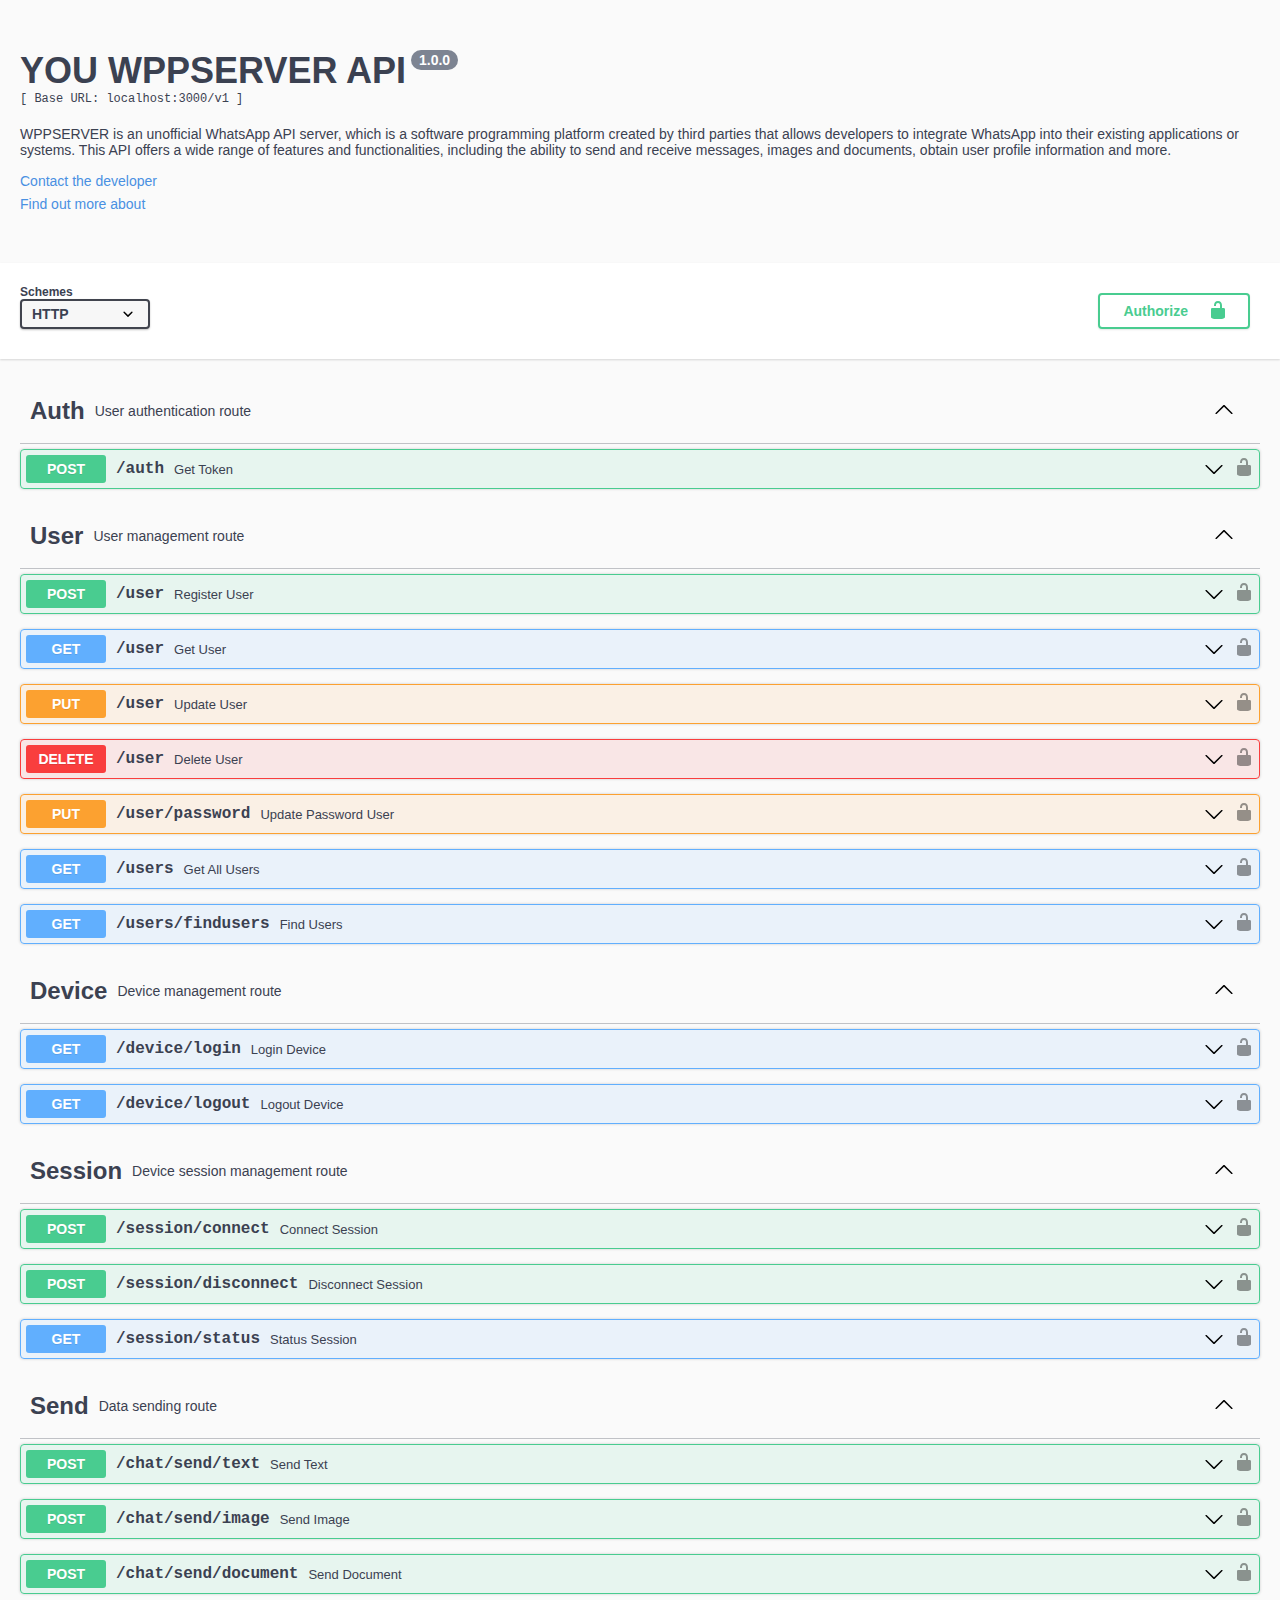
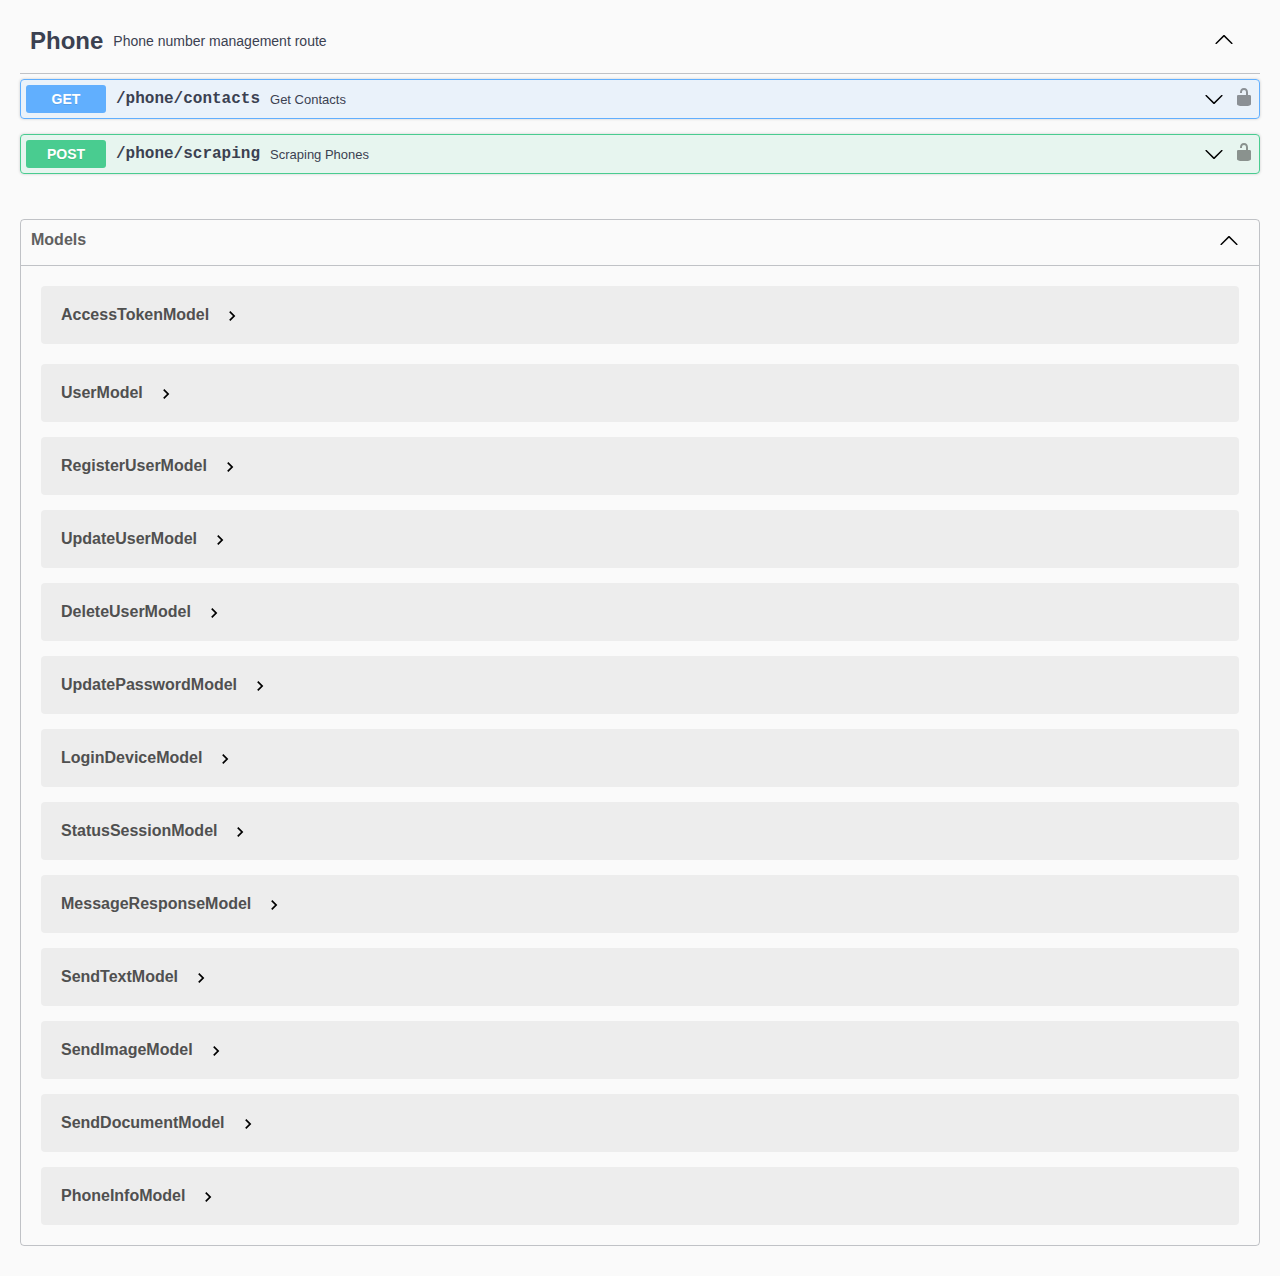
==== commit f14094e7: "update docs spec" ====
--- a/docs/api/index.html
+++ b/docs/api/index.html
@@ -12,6 +12,7 @@
 
   <body>
     <div id="swagger-ui"></div>
+	<script src="./swagger-spec.js" type="text/javascript"></script>
     <script src="./swagger-ui-bundle.js" charset="UTF-8"> </script>
     <script src="./swagger-ui-standalone-preset.js" charset="UTF-8"> </script>
     <script src="./swagger-initializer.js" charset="UTF-8"> </script>
